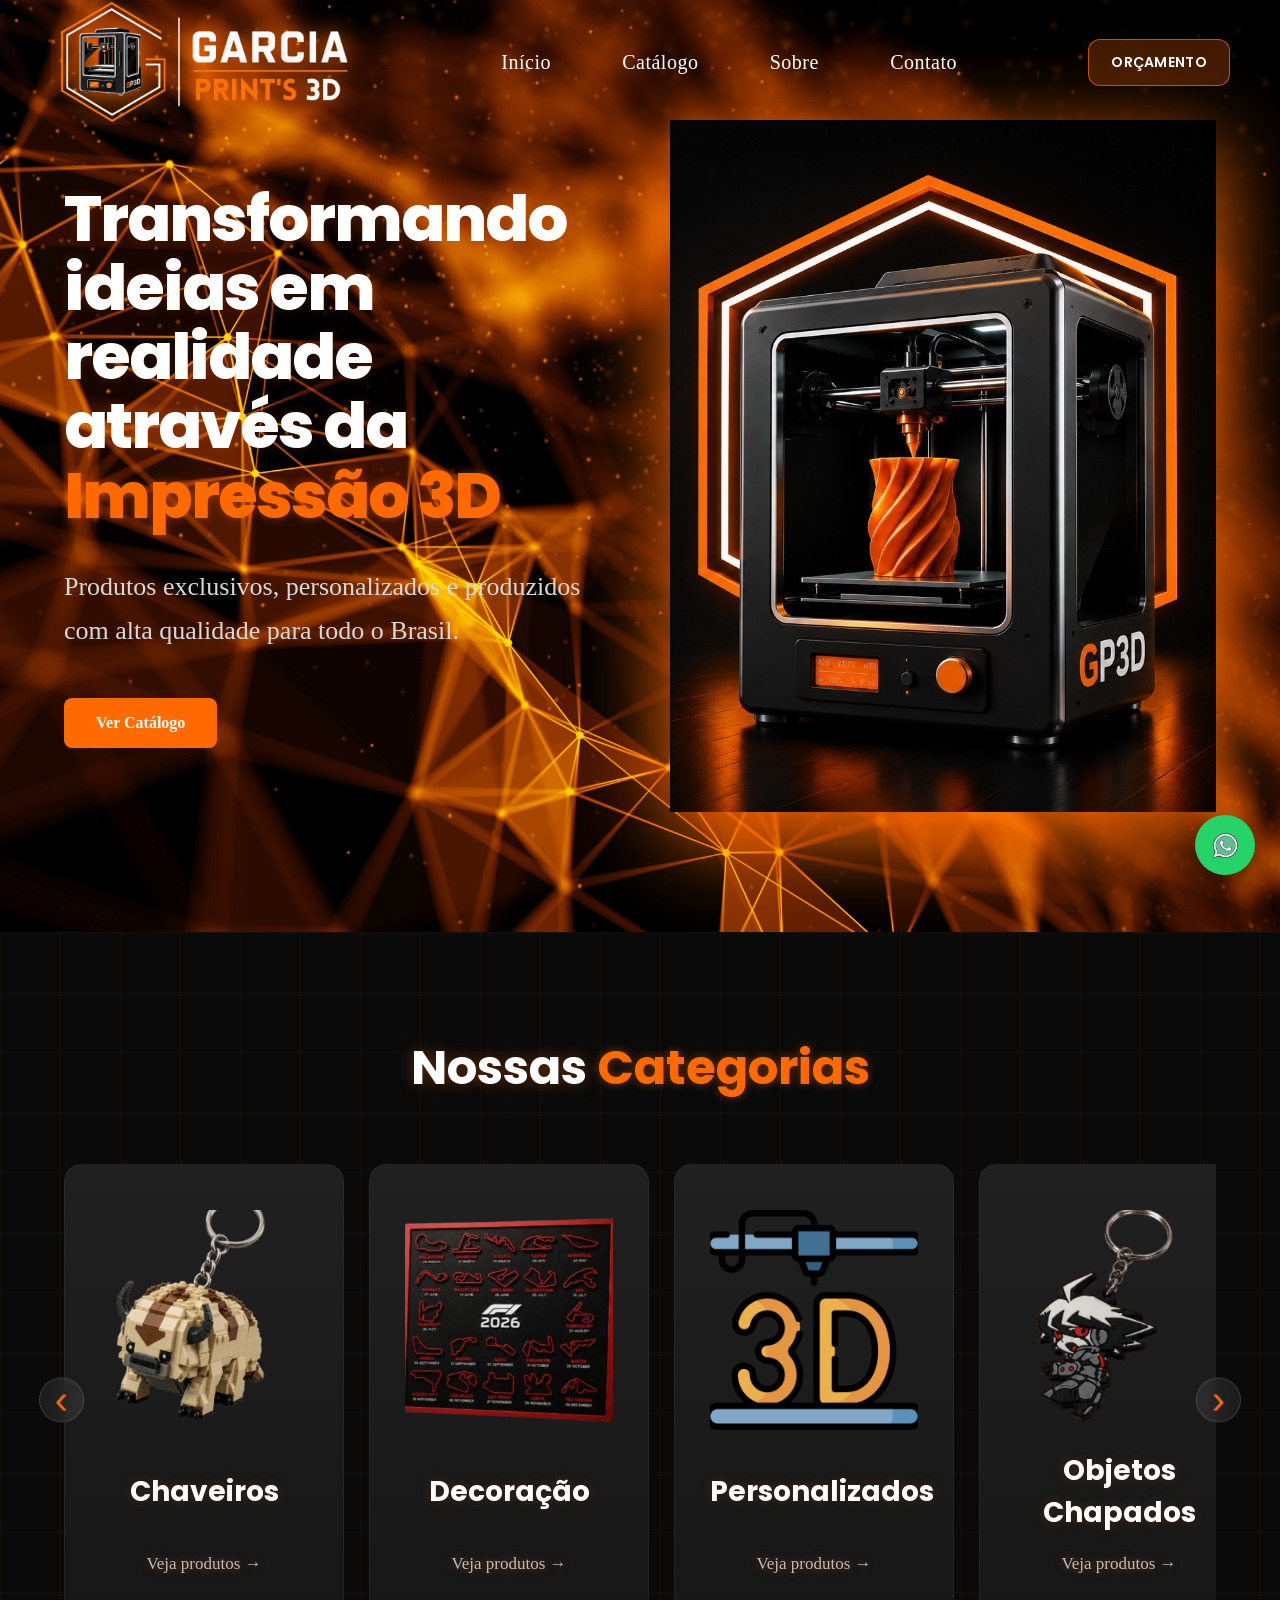
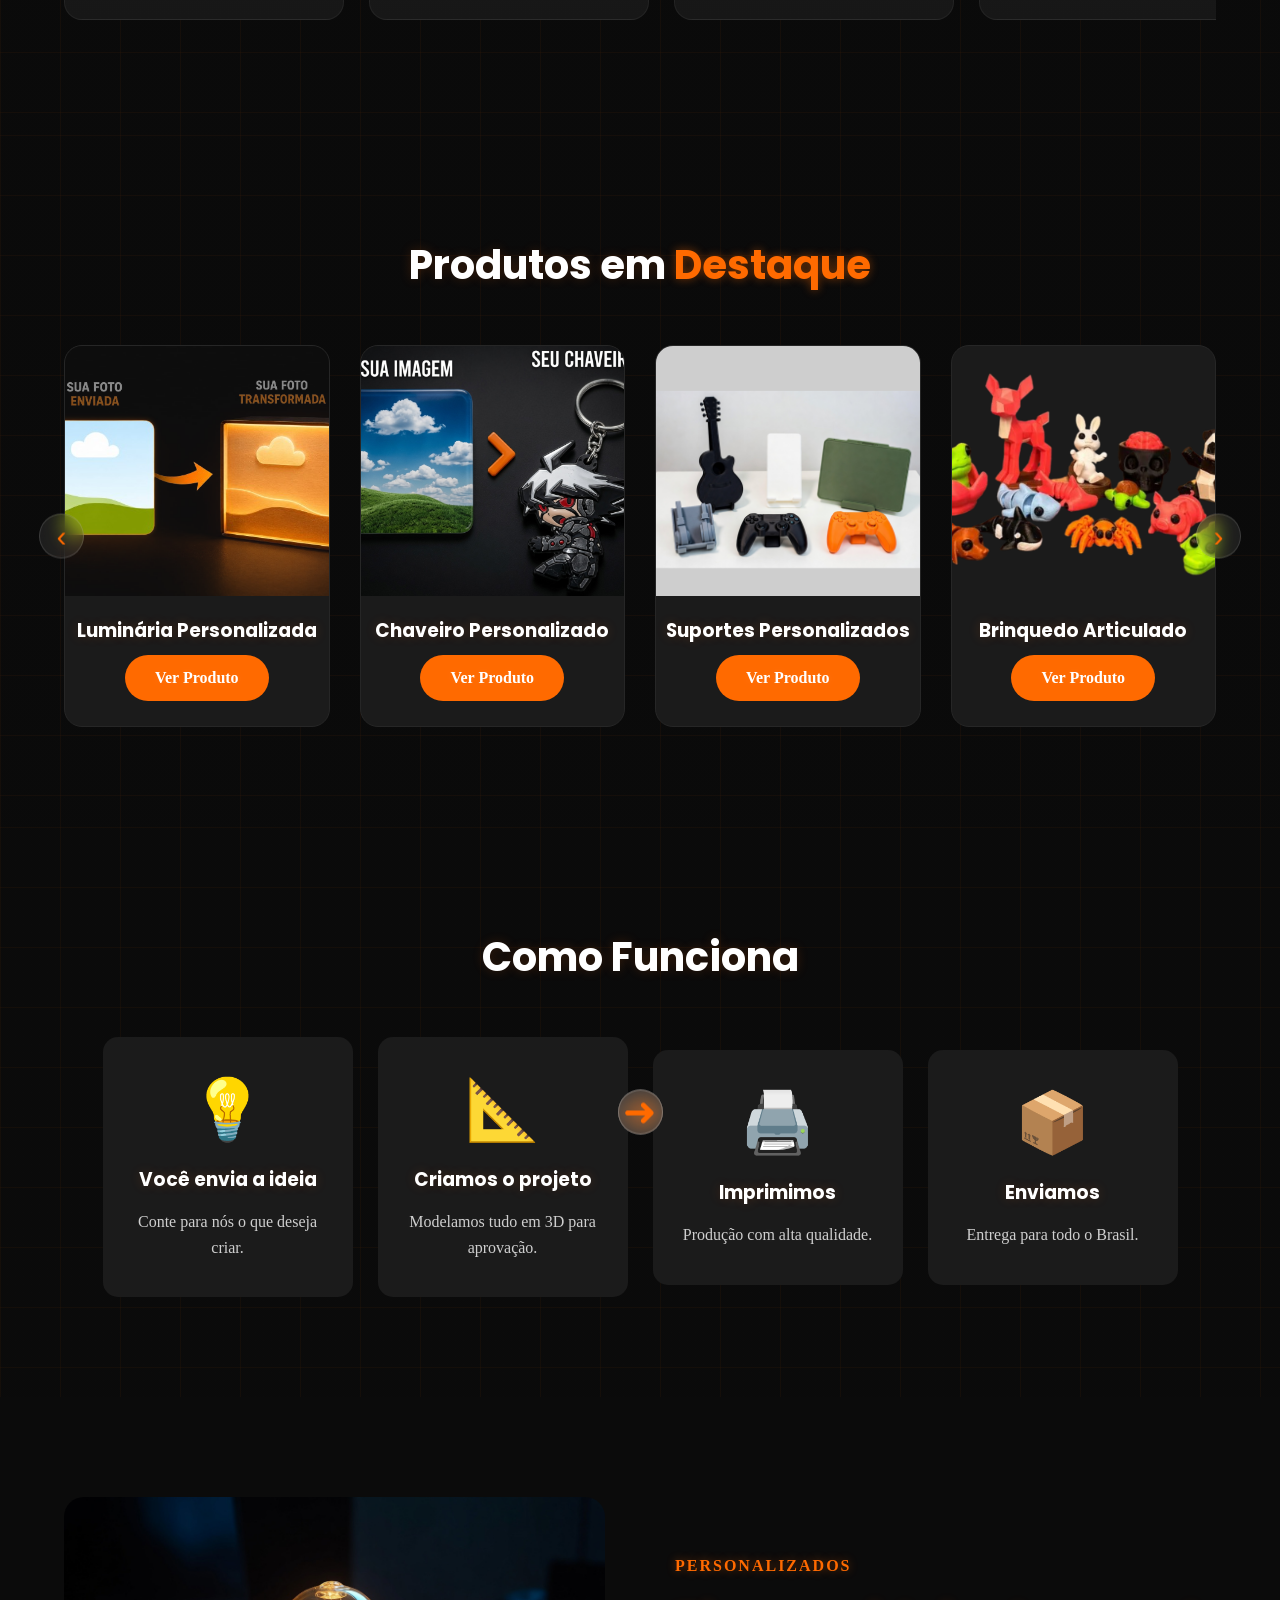
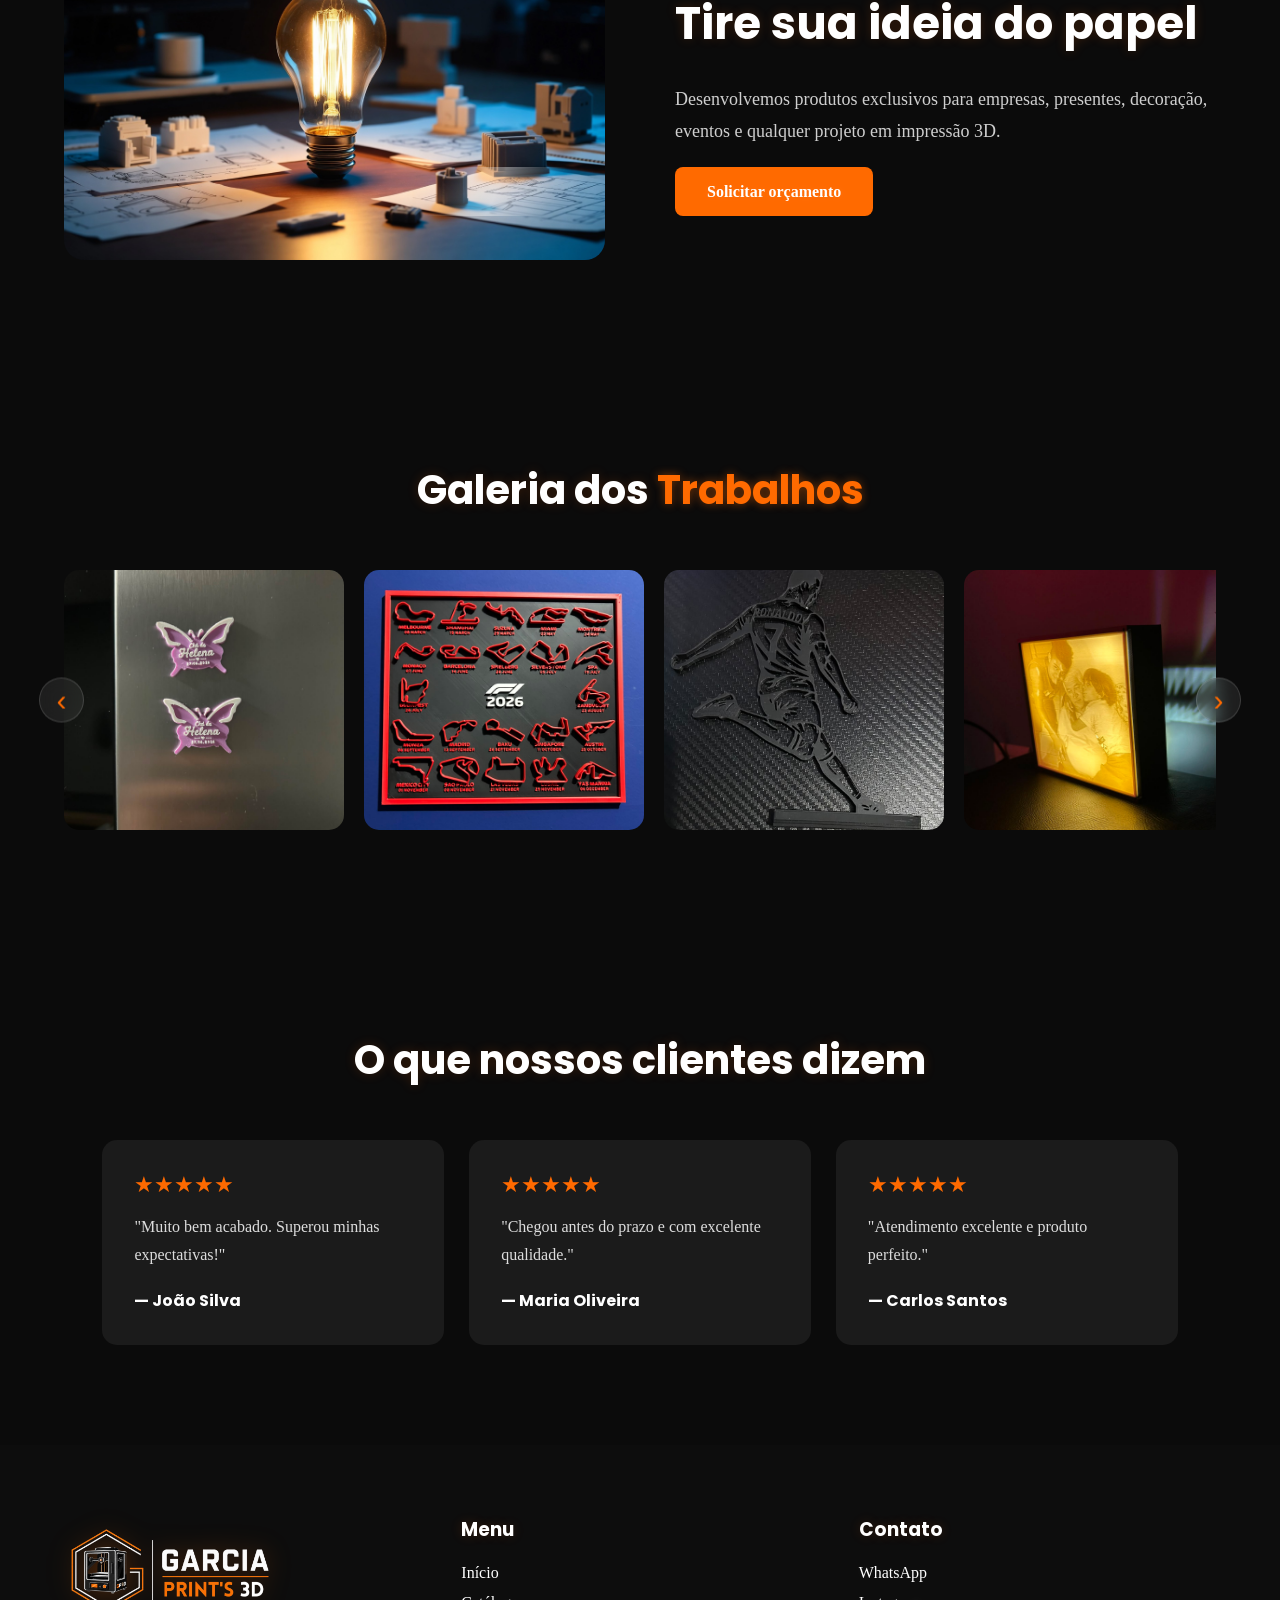
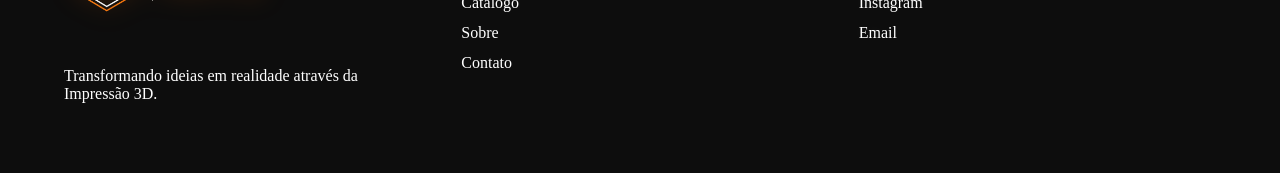
==== index.html @ 80006027 "AGORA VAI" ====
<!DOCTYPE html>
<html lang="pt-BR">
<head>
    
    <meta charset="UTF-8">
    <meta name="viewport" content="width=device-width, initial-scale=1.0">

    <title>Garcia Prints 3D | Impressão 3D Personalizada e Peças Sob Medida</title>

    <meta name="description" content="Garcia Prints 3D oferece impressão 3D personalizada, peças sob medida, protótipos, suportes, acessórios e soluções em 3D com qualidade e precisão.">

    <meta name="keywords" content="impressão 3D, impressão 3D personalizada, peças 3D, prototipagem 3D, modelagem 3D, Garcia Prints 3D">

    <meta name="author" content="Garcia Prints 3D">

    <meta name="robots" content="index, follow">

    <link rel="canonical" href="https://garciaprints3d.com.br/">

   <link rel="icon" type="image/png" href="icons/favicon.png"> 
   
</head>

    <!-- COMPARTILHAMENTO -->

    <meta property="og:title" content="Garcia Prints 3D | Impressão 3D Personalizada">

    <meta property="og:description" content="Peças personalizadas, protótipos e soluções em impressão 3D.">

    <meta property="og:url" content="https://garciaprints3d.com.br/">

    <meta property="og:type" content="website">

    <meta property="og:image" content="https://garciaprints3d.com.br/assets/logo.png">

    <meta property="og:image:width" content="1200">

    <meta property="og:image:height" content="630">


    <!-- Fontes -->

    <link rel="preconnect" href="https://fonts.googleapis.com">
    <link rel="preconnect" href="https://fonts.gstatic.com" crossorigin>

    <link href="https://fonts.googleapis.com/css2?family=Inter:wght@300;400;500;600&family=Poppins:wght@400;600;700;800&display=swap" rel="stylesheet">


    <!-- CSS -->

    <link rel="stylesheet" href="style.css">

</head>

<body>

    <!-- ===== HEADER ===== -->
  <header>

    <a href="index.html" class="logo">
        <img src="assets/logo.png" alt="Garcia Print's 3D">
    </a>

    <nav>

    <a href="/">Início</a>

    <a href="catalogo.html">Catálogo</a>

    <a href="sobre.html">Sobre</a>

    <a href="orcamento.html">Contato</a>

</nav>
    <a href="orcamento.html" class="btn">
    ORÇAMENTO
</a>

    <button class="menu-btn">☰</button>

</header>

    <!-- ===== HERO ===== -->
    <section id="hero">

        <div class="hero-text">
<h1>
    Transformando ideias em realidade<br>
    através da <span>Impressão 3D</span>
</h1>

            <p>
                Produtos exclusivos, personalizados e produzidos com alta qualidade para todo o Brasil.
            </p>

            <div class="hero-buttons">
                <a href="catalogo.html" class="btn">Ver Catálogo</a>
            </div>

        </div>
<div class="hero-image">

    <img src="assets/hero/impressora-home.png" alt="Impressora 3D">

</div>
       

    </section>

    <!-- ===== CATEGORIAS ===== -->
   <section id="categorias">

    <h2>Nossas <span>Categorias</span></h2>

    <div class="categorias-wrapper">

        <button class="seta esquerda">‹</button>

        <div class="grid-categorias">

            <a href="catalogo.html" class="categoria">

                <img src="assets/categorias/chaveiro.png" alt="Chaveiros">

                <h3>Chaveiros</h3>

                <p>Veja produtos →</p>

            </a>

            <a href="catalogo.html" class="categoria">

                <img src="assets/categorias/decoracao.png" alt="Decoração">

                <h3>Decoração</h3>

                <p>Veja produtos →</p>

            </a>

            <a href="catalogo.html" class="categoria">

                <img src="assets/categorias/personalizados.png" alt="Personalizados">

                <h3>Personalizados</h3>

                <p>Veja produtos →</p>

            </a>

            <a href="catalogo.html" class="categoria">

                <img src="assets/categorias/objetos-chapados.png" alt="Objetos Chapados">

                <h3>Objetos Chapados</h3>

                <p>Veja produtos →</p>

            </a>

            

        </div>

        <button class="seta direita">›</button>

    </div>

</section>

<!-- ===== PRODUTOS ===== -->
<section id="produtos">

    <h2>Produtos em <span>Destaque</span></h2>

    <div class="produtos-wrapper">

        <button class="seta-produto esquerda-produto">‹</button>

        <div class="produtos-grid">

            <div class="produto-card">

                <img src="assets/produtos/Luminária.png" alt="Luminária Personalizada">

                <h3>Luminária Personalizada</h3>

                
                <a href="produto.html?id=102" class="btn-card">
    Ver Produto
</a>

            </div>

            <div class="produto-card">

                <img src="assets/produtos/chaveiro.png" alt="Chaveiro Personalizado">

                <h3>Chaveiro Personalizado</h3>

               

                <a href="catalogo.html?categoria=Chaveiros&subcategoria=personalizados" class="btn-card">
    Ver Produto
</a>

            </div>

            <div class="produto-card">

                <img src="assets/produtos/suportes.png" alt="Suportes Personalizados">

                <h3>Suportes Personalizados</h3>

                

                <a href="catalogo.html?categoria=Decoração&subcategoria=Suportes" class="btn-card">
    Ver Produto
</a>
            </div>

            <div class="produto-card">

                <img src="assets/produtos/brinquedo.png" alt="Brinquedo Articulado">

                <h3>Brinquedo Articulado</h3>

               

                <a href="catalogo.html?categoria=Chaveiros&subcategoria=Articulados" class="btn-card">
    Ver Produto
</a>

            </div>

        </div>

        <button class="seta-produto direita-produto">›</button>

    </div>

</section>

    <!-- ===== COMO FUNCIONA ===== -->
   <section id="como-funciona">

    <h2>Como Funciona</h2>

    <div class="linha-tempo">

        <div class="passo">
            <div class="icone">💡</div>
            <h3>Você envia a ideia</h3>
            <p>Conte para nós o que deseja criar.</p>
        </div>

        <div class="seta">➜</div>

        <div class="passo">
            <div class="icone">📐</div>
            <h3>Criamos o projeto</h3>
            <p>Modelamos tudo em 3D para aprovação.</p>
        </div>

        <div class="seta">➜</div>

        <div class="passo">
            <div class="icone">🖨️</div>
            <h3>Imprimimos</h3>
            <p>Produção com alta qualidade.</p>
        </div>

        <div class="seta">➜</div>

        <div class="passo">
            <div class="icone">📦</div>
            <h3>Enviamos</h3>
            <p>Entrega para todo o Brasil.</p>
        </div>

    </div>

</section>

    <!-- ===== PERSONALIZADOS ===== -->
    
           <section id="personalizados">

    <div class="personalizados-img">
        <img src="assets/produtos/personalizado.png" alt="Produto Personalizado">
    </div>

    <div class="personalizados-texto">

        <span>PERSONALIZADOS</span>

        <h2>Tire sua ideia do papel</h2>

        <p>
            Desenvolvemos produtos exclusivos para empresas, presentes,
            decoração, eventos e qualquer projeto em impressão 3D.
        </p>

       <a href="orcamento.html" class="btn">
    Solicitar orçamento
</a>
    </div>

</section>

  <!-- ===== GALERIA ===== -->
<section id="galeria">

    <h2>Galeria dos <span>Trabalhos</span></h2>

    <div class="galeria-wrapper">

        <button class="seta-galeria esquerda-galeria">‹</button>

        <div class="galeria-janela">

            <div class="galeria-grid">

                <img src="assets/galeria/foto1.jpeg" alt="Trabalho 1">
                <img src="assets/galeria/foto2.jpeg" alt="Trabalho 2">
                <img src="assets/galeria/foto3.jpeg" alt="Trabalho 3">
                <img src="assets/galeria/foto4.jpeg" alt="Trabalho 4">
                <img src="assets/galeria/foto5.jpeg" alt="Trabalho 5">
                <img src="assets/galeria/foto6.jpeg" alt="Trabalho 6">
                <img src="assets/galeria/foto7.jpeg" alt="Trabalho 7">
                <img src="assets/galeria/foto8.jpeg" alt="Trabalho 8">
                <img src="assets/galeria/foto9.jpg" alt="Trabalho 9">
                <img src="assets/galeria/foto10.jpeg" alt="Trabalho 10">

            </div>

        </div>

        <button class="seta-galeria direita-galeria">›</button>

    </div>

</section>

    <!-- ===== AVALIAÇÕES ===== -->
   <section id="avaliacoes">

    <h2>O que nossos clientes dizem</h2>

    <div class="avaliacoes-grid">

        <div class="avaliacao-card">
            <div class="estrelas">★★★★★</div>
            <p>"Muito bem acabado. Superou minhas expectativas!"</p>
            <h4>— João Silva</h4>
        </div>

        <div class="avaliacao-card">
            <div class="estrelas">★★★★★</div>
            <p>"Chegou antes do prazo e com excelente qualidade."</p>
            <h4>— Maria Oliveira</h4>
        </div>

        <div class="avaliacao-card">
            <div class="estrelas">★★★★★</div>
            <p>"Atendimento excelente e produto perfeito."</p>
            <h4>— Carlos Santos</h4>
        </div>

    </div>

</section>

    <!-- ===== FOOTER ===== -->
   <footer>


    <div>

        <img src="assets/logo.png" alt="Garcia Prints 3D" class="footer-logo">
        <p>
            Transformando ideias em realidade através da Impressão 3D.
        </p>

    </div>



    <div>

        <h3>
            Menu
        </h3>


        <div class="footer-menu">

            <a href="index.html">
                Início
            </a>


            <a href="catalogo.html">
                Catálogo
            </a>


            <a href="sobre.html">
                Sobre
            </a>


            <a href="orcamento.html">
                Contato
            </a>

        </div>

    </div>




    <div>

        <h3>
            Contato
        </h3>


        <div class="footer-contato">


            <a href="https://wa.me/55SEUNUMERO" target="_blank">
                WhatsApp
            </a>


            <a href="https://www.instagram.com/garcia_printsgp3d" target="_blank">
                Instagram
            </a>


            <a href="mailto:garciaprintsgp3d@gmail.com">
                Email
            </a>


        </div>


    </div>


</footer>

<script src="script.js"></script>

<a 
href="https://wa.me/5511922170022" 
class="whatsapp-float"
target="_blank">

    <img src="assets/icons/whatsapp.png" alt="WhatsApp">

</a>

</body>
</html>
---- style.css ----
/* ===========================
   RESET
=========================== */

*{
    margin:0;
    padding:0;
    box-sizing:border-box;
}

html{
    scroll-behavior:smooth;
}

body{

    background-color:#0b0b0b;

    background-image:
        linear-gradient(
            rgba(10,10,10,.75),
            rgba(10,10,10,.75)
        ),
        linear-gradient(rgba(255, 106, 0, 0.562) 1px, transparent 1px),
        linear-gradient(90deg, rgba(255,106,0,.562) 1px, transparent 1px);

    background-size:auto,60px 60px,60px 60px;

    background-attachment:fixed;

    color:#fff;
}

h1,h2,h3,h4,h5,h6{
    font-family:'Poppins',sans-serif;
}

a{
    text-decoration:none;
    color:inherit;
}

img{
    max-width:100%;
    display:block;
}


header{

    position:fixed;
    top:0;
    left:0;

    width:100%;
    height:125px;

    display:flex;
    align-items:center;

    padding:0 50px;

    background:transparent;

    transition:.35s ease;

    z-index:9999;

}

header.scrolled{

    background:linear-gradient(
        135deg,
        rgba(15,15,15,.98),
        rgba(30,30,30,.95),
        rgba(15,15,15,.98)
    );

    backdrop-filter:blur(18px);

    border-bottom:1px solid rgb(255, 106, 0);

    box-shadow:
    0 8px 25px rgba(0,0,0,.35);

}
.logo{
    display:flex;
    align-items:center;
    height:100%;
}

.logo img{
    height:30px;
    width:auto;
    display:block;
    transition:.3s;
    margin-top: 30px
}

.logo img:hover{
    transform:scale(1.03);
}
nav{
    flex:1;
    display:flex;
    justify-content:space-evenly;
    align-items:center;

    margin-left:60px;
    margin-right:60px;
}

nav a{
    color:#fff;
    text-decoration:none;
    font-size:20px;      /* antes devia estar 16px */
    font-weight:500;
    letter-spacing:.5px;
    transition:.3s;
}

nav a::after{

    content:"";

    position:absolute;

    left:0;
    bottom:-7px;

    width:0;
    height:2px;

    background:#ff6a00;

    transition:.3s;
}

nav a:hover{
    color:#ff6a00;
    text-shadow:0 0 10px rgba(255,106,0,.6);
}

nav a:hover::after{

    width:100%;

}

.btn-orcamento{

    background:#ff6a00;

    color:#fff;

    padding:13px 24px;

    border-radius:10px;

    text-decoration:none;

    font-weight:600;

    transition:.3s;

    white-space:nowrap;

}

.btn-orcamento:hover{

    transform:translateY(-2px);

    box-shadow:0 0 20px rgb(255, 106, 0);

}

.menu-btn{

    display:none;

    background:none;

    border:none;

    color:#fff;

    font-size:30px;

    cursor:pointer;

}
/* ===========================
   HERO
=========================== */

#hero{
    min-height:100vh;
    padding:120px 8%;
    display:flex;
    align-items:center;
    justify-content:space-between;
    gap:60px;

    position:relative;
    overflow:hidden;

    background-image:url("assets/hero/fundo-tech.jpg");
background-size:cover;
background-position:center;
background-repeat:no-repeat;

}
#hero::before{
    content:"";
    position:absolute;
    inset:0;

    background:
        radial-gradient(circle at 20% 40%, rgb(255, 106, 0), transparent 35%),
        radial-gradient(circle at 85% 20%, rgb(255, 106, 0), transparent 25%);

    z-index:-2;
}
#hero::after{
    content:"";
    position:absolute;
    inset:0;

    background-image:
        linear-gradient(rgba(255, 106, 0, 0.637) 1px, transparent 1px),
        linear-gradient(90deg, rgba(255,106,0,.637) 1px, transparent 1px);

    background-size:60px 60px;

    z-index:-1;
}
.hero-text{.hero-text,
.hero-buttons{
    position:relative;
    z-index:2;
}
    flex:1;
}

.hero-text h1{
    font-size:clamp(40px,5vw,78px);
    line-height:1.08;
    font-weight:800;
    margin-bottom:35px;
    letter-spacing:-2px;
}

.hero-text p{
    font-size:26px;
    line-height:1.7;
    color:#d8d8d8;
    max-width:650px;
    margin-bottom:45px;
}

.hero-text span{
    color:#ff6a00;
}
.hero-buttons{
    display:flex;
    gap:25px;
    margin-top:25px;
}

.btn{
    background:#ff6a00;
    color:#fff;
    padding:16px 32px;
    border-radius:8px;
    font-weight:600;
    transition:.3s;
}

.btn:hover{
    transform:translateY(-3px);
}

.btn2{
    background:transparent;
    border:2px solid #ff6a00;
}

.hero-image{
    flex:1;
    display:flex;
    justify-content:center;
}

.hero-image img{
    max-width:500px;
}

/* ===========================
   SEÇÕES
=========================== */

section{
    padding:100px 8%;
}

h2{
    font-size:40px;
    margin-bottom:50px;
    text-align:center;
}

/* ===========================
   RESPONSIVO
=========================== */

@media(max-width:900px){

    nav{
        display:none;
    }

    .menu-btn{
        display:block;
    }

    #hero{
        flex-direction:column;
        text-align:center;
    }

    .hero-buttons{
        justify-content:center;
        flex-wrap:wrap;
    }

    .hero-text h1{
        font-size:40px;
    }
}/* ===========================
MENU MOBILE
=========================== */

@media(max-width:900px){

    nav.active{
        display:flex;
        flex-direction:column;
        position:absolute;
        top:80px;
        left:0;
        width:100%;
        background:#111111;
        padding:30px;
        text-align:center;
        gap:25px;
    }

}/* ===========================
   CATEGORIAS
=========================== */

.categorias-wrapper{
    position:relative;
}


.grid-categorias{
    display:flex;
    gap:25px;

    overflow-x:auto;

    scroll-behavior:smooth;

    scrollbar-width:none;
}

.grid-categorias::-webkit-scrollbar{
    display:none;
}


.categoria{

    background:#1b1b1b;

    border:2px solid transparent;

    border-radius:15px;

    padding:30px;

    text-align:center;

    transition:.35s;

    cursor:pointer;

    display:flex;

    flex-direction:column;

    justify-content:space-between;

    flex:0 0 280px;
}


.categoria img{

    width:100%;

    height:220px;

    object-fit:cover;

    transition:.35s;
}


.categoria h3{

    font-family:'Poppins',sans-serif;

    font-size:22px;

    margin:20px 0 5px;

}


.categoria p{

    margin:0;

    color:#ff6a00;

}


.categoria:hover{

    transform:translateY(-8px) scale(1.03);

    border-color:#ff6a00;

    box-shadow:0 15px 40px rgba(255, 106, 0, 0.671);

}


.categoria:hover img{

    transform:scale(1.08);

}
/* ===========================
   SETAS DO CARROSSEL
=========================== */

.seta{

    position:absolute;

    top:50%;

    transform:translateY(-50%);

    width:45px;

    height:45px;

    border-radius:50%;

    background:rgba(255,255,255,.08);

    backdrop-filter:blur(10px);

    border:1px solid rgba(255,255,255,.15);

    color:#ff6a00;

    font-size:30px;

    display:flex;

    align-items:center;

    justify-content:center;

    cursor:pointer;

    z-index:10;

}


.esquerda{

    left:-25px;

}


.direita{

    right:-25px;

}
/* ===========================
   PRODUTOS
=========================== */

.produtos-grid{

    display:grid;

    grid-template-columns:repeat(auto-fit,minmax(260px,1fr));

    gap:30px;

}

.produto-card{

    background:#1b1b1b;

    border-radius:15px;

    overflow:hidden;

    transition:.35s;

    text-align:center;

    border:2px solid transparent;

}

.produto-card:hover{

    transform:translateY(-10px);

    border-color:#ff6a00;

    box-shadow:0 20px 45px rgba(255, 106, 0, 0.685);

}

.produto-card img{

    width:100%;

    height:250px;

    object-fit:cover;

}

.produto-card h3{

    margin:20px 0 10px;

    font-family:'Poppins',sans-serif;

}

.preco{

    color:#ff6a00;

    font-size:22px;

    font-weight:bold;

    margin-bottom:20px;

}

.btn-card{

    display:inline-block;

    margin-bottom:25px;

    background:#ff6a00;

    color:#fff;

    padding:12px 25px;

    border-radius:8px;

    transition:.3s;

}
.btn-card:hover{

    transform:scale(1.05);

}
/* ===========================
   CATÁLOGO - MOSTRUÁRIO
=========================== */


#lista-produtos{

    display:grid;

    grid-template-columns:
    repeat(auto-fit,minmax(220px,1fr));

    gap:30px;

    width:100%;

}



#lista-produtos .produto-card{

    background:#1b1b1b;

    border-radius:15px;

    overflow:hidden;

    text-align:center;

    border:2px solid transparent;

    transition:.35s;

}



#lista-produtos .produto-card:hover{

    transform:translateY(-8px);

    border-color:#ff6a00;

}



#lista-produtos .produto-img{

    width:100%;

    aspect-ratio:1/1;

    overflow:hidden;

}



#lista-produtos .produto-img img{

    width:100%;

    height:100%;

    object-fit:cover;

}



#lista-produtos .btn-card{

    margin:15px auto 20px;

}


/* ===========================
   SETAS PRODUTOS
=========================== */

.produtos-wrapper{

    position:relative;

}


.seta-produto{

    position:absolute;

    top:50%;

    transform:translateY(-50%);

    width:45px;

    height:45px;

    border-radius:50%;

    background:rgba(255,255,255,.08);

    backdrop-filter:blur(10px);

    border:1px solid rgba(255,255,255,.15);

    color:#ff6a00;

    font-size:30px;

    display:flex;

    align-items:center;

    justify-content:center;

    cursor:pointer;

    z-index:10;

}


.esquerda-produto{

    left:-25px;

}


.direita-produto{

    right:-25px;

}

/* ===========================
   COMO FUNCIONA
=========================== */

.linha-tempo{

    display:flex;

    justify-content:center;

    align-items:center;

    gap:25px;

    flex-wrap:wrap;

}

.passo{

    background:#1b1b1b;

    width:250px;

    padding:35px 25px;

    border-radius:15px;

    text-align:center;

    transition:.3s;

    border:2px solid transparent;

}

.passo:hover{

    transform:translateY(-8px);

    border-color:#ff6a00;

    box-shadow:0 15px 35px rgba(255, 106, 0, 0.753);

}

.icone{

    font-size:60px;

    margin-bottom:20px;

}

.passo h3{

    margin-bottom:15px;

    font-family:'Poppins',sans-serif;

}

.passo p{

    color:#cfcfcf;

    line-height:1.6;

}

.seta{

    color:#ff6a00;

    font-size:40px;

}

@media(max-width:900px){

    .linha-tempo{

        flex-direction:column;

    }

    .seta{

        transform:rotate(90deg);

    }

}/* ===========================
   PERSONALIZADOS
=========================== */

#personalizados{

    display:flex;

    align-items:center;

    justify-content:space-between;

    gap:70px;

}

.personalizados-img{

    flex:1;

}

.personalizados-img img{

    width:100%;

    border-radius:20px;

    transition:.4s;

}

.personalizados-img img:hover{

    transform:scale(1.02);

}

.personalizados-texto{

    flex:1;

}

.personalizados-texto span{

    color:#ff6a00;

    font-weight:700;

    letter-spacing:2px;

}

.personalizados-texto h2{

    text-align:left;

    margin:15px 0 25px;

    font-size:45px;

}

.personalizados-texto p{

    color:#cfcfcf;

    line-height:1.8;

    margin-bottom:35px;

    font-size:18px;

}

@media(max-width:900px){

    #personalizados{

        flex-direction:column;

    }

    .personalizados-texto{

        text-align:center;

    }

    .personalizados-texto h2{

        text-align:center;

        font-size:35px;

    }

}/* ===========================
   GALERIA
=========================== */
#galeria .galeria-wrapper{

    position:relative;

}

.galeria-janela{

    width:100%;

    overflow:hidden;

}
.galeria-grid{

    display:flex;

    gap:20px;

}
.galeria-janela{
    overflow:hidden;
    width:100%;
}
.galeria-grid img{

    width:100%;

    height:260px;

    object-fit:cover;

    border-radius:15px;

    cursor:pointer;

    transition:.35s;

}

.galeria-grid img:hover{

    transform:scale(1.05);

    box-shadow:0 15px 35px rgba(255,106,0,.25);
    
} /* ===========================
   SETAS GALERIA
=========================== */

#galeria .seta-galeria{
    

    position:absolute;

    top:130px;

transform:translateY(-50%);

    width:45px;

    height:45px;

    border-radius:50%;

    background:rgba(255,255,255,.08);

    backdrop-filter:blur(10px);

    border:1px solid rgba(255,255,255,.15);

    color:#ff6a00;

    font-size:30px;

    display:flex;

    align-items:center;

    justify-content:center;

    cursor:pointer;

    z-index:10;

} /* ===========================
   MOVIMENTO GALERIA
=========================== */

#galeria .galeria-grid{

    display:flex;

    overflow:hidden;

    gap:20px;

}


#galeria .galeria-grid img{

    flex:0 0 280px;

    width:280px;

}

#galeria .esquerda-galeria{

    left:-25px;

}


#galeria .direita-galeria{

    right:-25px;

}


@media(max-width:768px){

    #galeria .seta-galeria{

        display:none;

    }

}

/* ===========================
   AVALIAÇÕES
=========================== */

.avaliacoes-grid{

    display:grid;

    grid-template-columns:repeat(auto-fit,minmax(300px,1fr));

    gap:25px;

}

.avaliacao-card{

    background:#1b1b1b;

    padding:30px;

    border-radius:15px;

    transition:.3s;

    border:2px solid transparent;

}

.avaliacao-card:hover{

    border-color:#ff6a00;

    transform:translateY(-8px);

}

.estrelas{

    color:#ff6a00;

    font-size:22px;

    margin-bottom:15px;

}

.avaliacao-card p{

    color:#ddd;

    line-height:1.7;

}

.avaliacao-card h4{

    margin-top:20px;

}

/* ===========================
   FOOTER
=========================== */

footer{

    background:#0d0d0d;

    display:grid;

    grid-template-columns:repeat(auto-fit,minmax(250px,1fr));

    gap:40px;

    padding:70px 8%;

}

footer h2{

    text-align:left;

    margin-bottom:15px;

}

footer h3{

    margin-bottom:20px;

}

.footer-menu{

    display:flex;

    flex-direction:column;

    gap:12px;

}

.footer-menu a{

    transition:.3s;

}

.footer-menu a:hover{

    color:#ff6a00;

}

.footer-contato{

    display:flex;

    flex-direction:column;

    gap:12px;

}

.copyright{

    background:#080808;

    text-align:center;

    padding:20px;

    color:#888;

}/* ===========================
   CATÁLOGO
=========================== */

#catalogo{

    padding:140px 8% 100px;

}

#catalogo h1{

    font-size:64px;

    font-weight:500;

    line-height:2.5;

    margin: bottom 40px;

    text-align: center;
}


#catalogo h1 span{

    color:#ff6a00;

}

#catalogo>p{

    text-align:center;

    color:#cfcfcf;

    margin-bottom:50px;

}

.catalogo-topo{

    display:block;

    margin:40px 0 25px;

}

#pesquisa{

    width:100%;

    padding:18px 24px;

    background:#1b1b1b;

    border:1px solid rgba(255,255,255,.08);

    border-radius:14px;

    color:#fff;

    font-size:18px;

    outline:none;

    transition:.3s;

}

@media(max-width:768px){

    .seta{
        display:none;
    }

    .seta-produto{
        display:none;
    }

    .grid-categorias{
        overflow-x:auto;
        scroll-behavior:smooth;
    }

    .produtos-grid{
        display:flex;
        overflow-x:auto;
        gap:20px;
        scroll-behavior:smooth;
    }

    .produto-card{
        flex:0 0 85%;
    }
 #galeria .galeria-grid{

        overflow-x:auto;

        scroll-behavior:smooth;

    }


    #galeria .galeria-grid::-webkit-scrollbar{

        display:none;

    }

}


#categorias{
    position:relative;
    overflow:hidden;

    background:
        linear-gradient(
            rgba(10,10,10,.65),
            rgba(10,10,10,.65)
        ),
        linear-gradient(rgba(255,106,0,.12) 1px, transparent 1px),
        linear-gradient(90deg, rgba(255,106,0,.12) 1px, transparent 1px);

    background-size:auto, 60px 60px, 60px 60px;
}

/* ===========================
   PÁGINA DO PRODUTO
=========================== */

#produto{

    min-height:100vh;
    width:100%;

    padding:160px 8% 80px;

    background-image:url("assets/fundos/fundo-produto.jpeg");

    background-size:100% 100%;
    background-position:center;
    background-repeat:no-repeat;

    display:flex;
    align-items:center;
    justify-content:center;

    gap:60px;

}

.produto-imagem{

    flex:1;

}

.produto-imagem img{

    width:100%;

    max-width:500px;

    border-radius:20px;

}

.produto-info{

    flex:1;

}

.produto-info h1{

    font-size:clamp(32px,4vw,48px);

    margin-bottom:20px;

}

.produto-info p{

    color:#ddd;

    line-height:1.8;

    margin-bottom:30px;

}

.botoes-compra{

    display:flex;

    gap:20px;

    flex-wrap:wrap;

}/* ===== LOGO ===== */
.logo img{
    width: 320px;
    height: auto;
    display: block;
    transition: .35s;
    filter: drop-shadow(0 0 12px rgb(255, 106, 0));
}

.logo img:hover{
    transform: scale(1.04);
    filter: drop-shadow(0 0 20px rgb(255, 106, 0));
} header.scrolled::after{
    content:"";
    position:absolute;
    left:0;
    bottom:0;

    width:100%;
    height:2px;

    background:linear-gradient(
        90deg,
        transparent,
        #ff6a00,
        transparent
    );

    opacity:.8;
}.btn-orcamento{
    background:#ff6a00;
    color:#fff;
    text-decoration:none;
    padding:12px 22px;
    border-radius:8px;
    font-weight:600;
    transition:.3s;
}

.btn-orcamento:hover{
    background:#ff7d1a;
    transform:translateY(-2px);
}header.scrolled::before{
    content:"";

    position:absolute;

    top:0;
    left:0;

    width:100%;
    height:100%;

    background:
    repeating-linear-gradient(
        -45deg,
        transparent 0px,
        transparent 28px,
        rgba(255,106,0,.05) 29px,
        transparent 30px
    );

    pointer-events:none;

}.logo{
    overflow:hidden;
}
.hero-content span{
    color:#ff6a00;
}
.orcamento-btn{
    margin-left:auto;
}
/* ===========================
   HERO PREMIUM
=========================== */

.hero-image{
    position:relative;
    display:flex;
    justify-content:center;
    align-items:center;
}

.hero-image::before{
    content:"";
    position:absolute;
    width:500px;
    height:500px;
    border-radius:50%;
    background:radial-gradient(circle,
        rgb(255, 106, 0),
        rgb(255, 106, 0),
        transparent 70%);
    filter:blur(30px);
    z-index:-1;
    animation:pulseGlow 5s ease-in-out infinite;
}

.hero-image img{
    width:650px;
    max-width:100%;
    animation:float 5s ease-in-out infinite;
    filter:drop-shadow(0 25px 45px rgb(255, 106, 0));
}
@keyframes float{
    0%{
        transform:translateY(0px);
    }
    50%{
        transform:translateY(-18px);
    }
    100%{
        transform:translateY(0px);
    }
}

@keyframes pulseGlow{
    0%{
        transform:scale(1);
        opacity:.6;
    }
    50%{
        transform:scale(1.08);
        opacity:1;
    }
    100%{
        transform:scale(1);
        opacity:.6;
    }
}
.btn{
    position:relative;
    overflow:hidden;
}

.btn::before{
    content:"";
    position:absolute;
    top:0;
    left:-120%;
    width:60%;
    height:100%;
    background:linear-gradient(
        90deg,
        transparent,
        rgba(255,255,255,.4),
        transparent
    );
    transform:skewX(-25deg);
    transition:.7s;
}

.btn:hover::before{
    left:170%;
}

.btn:hover{
    transform:translateY(-5px);
    box-shadow:0 15px 30px rgb(255, 106, 0);
}
/* ===========================
   CATEGORIAS
=========================== */

#categorias{
    padding:100px 8%;
}

#categorias h2{
    text-align:center;
    font-size:48px;
    margin-bottom:60px;
    color:#fff;
   text-shadow:0 0 15px rgba(255,106,0,.35);
}
#categorias h2 span{
    color:#ff6a00;
}

.grid-categorias{
    display:flex;
    gap:25px;

    overflow-x:auto;

    scroll-snap-type:x mandatory;

    padding-bottom:15px;
}

.grid-categorias .categoria{
    flex:0 0 280px;
    scroll-snap-align:start;
}

.categoria{
    background:linear-gradient(180deg,#202020,#171717);
    border:1px solid rgba(255,255,255,.05);
    border-radius:18px;

    padding:45px 35px;

    transition:.35s ease;

    cursor:pointer;

    position:relative;

    overflow:hidden;
}

.categoria::before{
    content:"";
    position:absolute;
    top:0;
    left:-100%;
    width:100%;
    height:3px;

    background:linear-gradient(
        90deg,
        transparent,
        #ff6a00,
        transparent
    );

    transition:.6s;
}

.categoria:hover{
    transform:translateY(-10px);

    border-color:rgba(255,106,0,.35);

    box-shadow:
        0 18px 40px rgba(0,0,0,.45),
        0 0 30px rgba(255,106,0,.15);
}

.categoria:hover::before{
    left:100%;
}

.categoria h3{
    font-size:28px;
    margin-bottom:20px;
}

.categoria p{
    color:#bdbdbd;
    font-size:17px;
}

.categoria:hover p{
    color:#ff6a00;
}/*=========================
 /* ===========================
   FILTROS DO CATÁLOGO
=========================== */

.filtros{
    display:flex;
    flex-wrap:wrap;
    gap:16px;
    margin:20px 0 45px;
}

.filtro{
    background:transparent;
    border:1px solid rgba(255,255,255,.15);
    color:#d8d8d8;

    padding:12px 24px;

    border-radius:999px;

    font-size:17px;
    font-weight:600;

    cursor:pointer;

    transition:.3s ease;
}

.filtro:hover{
    border-color:#ff6a00;
    color:#fff;
    transform:translateY(-2px);
}

.filtro.ativo{
    background:#ff6a00;
    color:#fff;
    border-color:#ff6a00;

    box-shadow:0 0 20px rgba(255,106,0,.25);
}/* ===========================
   CARDS DOS PRODUTOS
=========================== */

.produto{

    background:#1a1a1a;

    border:1px solid rgba(255,255,255,.05);

    border-radius:18px;

    overflow:hidden;

    transition:.35s;

}

.produto:hover{

    transform:translateY(-10px);

    border-color:#ff6a00;

    box-shadow:0 20px 45px rgba(255,106,0,.18);

}

.produto img{

    width:100%;
    height:260px;

    object-fit:cover;

    transition:.4s;

}

.produto:hover img{

    transform:scale(1.06);

}

.produto-info{

    padding:22px;

}

.produto h3{

    font-size:22px;

    margin-bottom:10px;

}

.preco{

    color:#ff6a00;

    font-size:28px;

    font-weight:700;

    margin:18px 0;

}.produto-card{

    background:#1b1b1b;
    border-radius:18px;
    overflow:hidden;

    transition:.35s;

    border:1px solid #262626;

}

.produto-card:hover{

    transform:translateY(-10px);

    border-color:#ff6a00;

    box-shadow:0 20px 40px rgba(255,106,0,.18);

}

.produto-img{

    height:270px;

    overflow:hidden;

    display:flex;

    justify-content:center;

    align-items:center;

    background:#222;

}

.produto-img img{

    width:100%;
    height:100%;

    object-fit:contain;

    padding:15px;

    transition:.4s;

}

.produto-card:hover img{

    transform:scale(1.08);

}

.produto-info{

    padding:22px;

    text-align:center;

}

.produto-info h3{

    font-size:22px;

    margin-bottom:12px;

}

.preco{

    font-size:28px;

    font-weight:700;

    color:#ff6a00;

    margin-bottom:22px;

}

.btn-card{

    display:inline-block;

    padding:14px 30px;

    border-radius:999px;

    background:#ff6a00;

    color:white;

    font-weight:600;

    transition:.3s;

}

.btn-card:hover{

    transform:translateY(-3px);

    box-shadow:0 8px 20px rgba(255,106,0,.35);

}
#categorias,
#produtos,
#como-funciona{
    position:relative;
    overflow:hidden;

    background:
        linear-gradient(
            rgba(10,10,10,.65),
            rgba(10,10,10,.65)
        ),
        linear-gradient(rgba(255,106,0,.12) 1px, transparent 1px),
        linear-gradient(90deg, rgba(255,106,0,.12) 1px, transparent 1px);

    background-size:auto, 60px 60px, 60px 60px;
}
h1,
h2,
h3{
    text-shadow:0 0 12px rgba(255,106,0,.18);
}
p,
a{
    text-shadow:0 0 8px rgba(255,255,255,.08);
}
span,
.categoria p{
    text-shadow:0 0 10px rgba(255,106,0,.45);
}
#produtos h2 span{
    color:#ff6a00;
}
/* ===========================
   TITULO GALERIA
=========================== */

#galeria h2 span{

    color:#ff6a00;

}
/* ===========================
   WHATSAPP FLUTUANTE
=========================== */

.whatsapp-float{

    position:fixed;

    right:25px;

    bottom:25px;

    width:60px;

    height:60px;

    border-radius:50%;

    background:#25D366;

    display:flex;

    align-items:center;

    justify-content:center;

    z-index:9999;

    box-shadow:0 10px 25px rgba(0,0,0,.35);

    transition:.3s;

}


.whatsapp-float img{

    width:35px;

    height:35px;

}


.whatsapp-float:hover{

    transform:scale(1.1);

@media(max-width:768px){

    header{

        height:80px;

        padding:0 15px;

        gap:10px;

    }


    .logo{

        width:130px;

        flex-shrink:1;

    }


    .logo img{

        width:130px;

        height:auto;

        margin-top:0;

        object-fit:contain;

    }


    nav{

        display:none;

    }


    .menu-btn{

        display:block;

        margin-left:auto;

    }


    .btn-orcamento{

        display:none;

    }

}


.logo img{

    width:150px;

    height:auto;

    margin-top:0;

    object-fit:contain;

}

.menu-btn{

    display:none;

}

}.subcategorias{

    display:flex;

    flex-wrap:wrap;

    gap:8px;

    justify-content:center;

    margin:15px 0;

}


.subcategorias span{

    padding:6px 12px;

    border:1px solid rgba(255,106,0,.5);

    border-radius:20px;

    font-size:13px;

    color:#ff6a00;

}
.categoria-wrapper{
    display:flex;
    align-items:center;
    gap:15px;
}


.categoria-carrossel{

    display:flex;
    gap:25px;

    overflow-x:auto;
    overflow-y:hidden;

    scroll-behavior:smooth;

    width:100%;

    scrollbar-width:none;

}


.categoria-carrossel::-webkit-scrollbar{

    display:none;

}

.categoria-carrossel .produto-card{

    flex:0 0 250px;

}

.categoria-carrossel img{

    width:100%;

    border-radius:15px;

}


.seta-categoria{

    background:#ff6a00;

    border:none;

    color:white;

    width:40px;

    height:40px;

    border-radius:50%;

    font-size:30px;

    cursor:pointer;

}
#lista-produtos{
    grid-template-columns: repeat(auto-fill,minmax(220px,220px));
    justify-content:start;
}
/* ===========================
   CATÁLOGO MOBILE
=========================== */

@media(max-width:768px){


#lista-produtos{

    display:flex;

    overflow-x:auto;

    scroll-snap-type:x mandatory;

    gap:20px;

    padding-bottom:20px;

}



#lista-produtos::-webkit-scrollbar{

    display:none;

}



#lista-produtos .produto-card{

    min-width:85%;

    flex:0 0 85%;

    scroll-snap-align:start;

}



#lista-produtos .produto-img{

    aspect-ratio:1/1;

}



}

@media(max-width:768px){


#produto{

    padding:130px 20px 50px;

}



.produto-info h1{

    font-size:32px;

}


.produto-imagem img{

    width:100%;

}



.botoes-principais{

    flex-direction:column;

}


.botoes-principais a{

    display:flex;
    align-items:center;
    gap:12px;

    padding:15px 30px;

    border-radius:50px;

    background:rgba(255,255,255,.08);

    backdrop-filter:blur(15px);

    border:1px solid rgba(255,255,255,.18);

    color:white;

    transition:.3s;

}


.botoes-principais img{

    width:28px;
    height:28px;

}



.marketplaces{

    display:flex;
    gap:25px;
    margin-top:30px;

}


.marketplaces a{

    display:flex;

    align-items:center;
    justify-content:center;

    width:55px;
    height:55px;

    background:rgba(255,255,255,.08);

    backdrop-filter:blur(15px);

    border-radius:15px;

    border:1px solid rgba(255,255,255,.15);

}


.marketplaces img{

    width:32px;
    height:32px;

}


.marketplaces a:hover{

    transform:translateY(-5px);

    box-shadow:0 0 20px rgba(255,106,0,.5);

}


}

/* =========================
   BOTÕES COMPRA PRODUTO
========================= */


.botoes-compra{

    display:flex;
    gap:20px;
    margin-top:35px;

}


.icone-compra{

    width:65px;
    height:65px;

    display:flex;
    align-items:center;
    justify-content:center;

    border-radius:50%;

    font-size:28px;

    text-decoration:none;

    background:rgba(255,255,255,0.08);

    backdrop-filter:blur(12px);

    -webkit-backdrop-filter:blur(12px);

    border:1px solid rgba(255,255,255,0.18);

    box-shadow:
    0 8px 30px rgba(0,0,0,.25);

    animation: flutuarBotao 3s ease-in-out infinite;

    transition:.35s ease;

}



/* movimento suave */

@keyframes flutuarBotao{


    0%{

        transform:translateY(0px);

    }


    50%{

        transform:translateY(-8px);

    }


    100%{

        transform:translateY(0px);

    }


}



.icone-compra:hover{

    transform:scale(1.15);

    background:rgba(255,255,255,0.18);

}



/* cores quando passa o mouse */


.whatsapp:hover{

    box-shadow:
    0 0 25px #25D366;

}


.mercado:hover{

    box-shadow:
    0 0 25px #ffe600;

}


.shopee:hover{

    box-shadow:
    0 0 25px #ee4d2d;

}


.amazon:hover{

    box-shadow:
    0 0 25px #ff9900;

}


.instagram:hover{

    box-shadow:
    0 0 25px #e1306c;

}

#produto{

    padding:160px 8% 80px;

}



.produto-container{

    max-width:1100px;

    margin:auto;

    display:flex;

    flex-direction:column;

    align-items:center;

    text-align:center;

}



.produto-imagem img{

    width:min(600px,90vw);

    aspect-ratio:1/1;

    object-fit:contain;

    border-radius:20px;

    padding:35px;

    background:#1b1b1b;

    border:2px solid transparent;

    transition:.35s;

}


.produto-imagem img:hover{

    border-color:#ff6a00;

    box-shadow:
    0 0 25px rgba(255,106,0,.35);

    transform:translateY(-5px);

}



.produto-info{

    max-width:700px;

    margin-top:45px;

}



.produto-info h1{

    font-size:45px;

}



.preco{

    font-size:32px;

}



#descricaoProduto{

    font-size:18px;

    line-height:1.6;

    opacity:.8;

}



.botoes-principais{

    display:flex;

    justify-content:center;

    gap:20px;

    flex-wrap:wrap;

    margin-top:35px;

}



/* BOTÕES GRANDES - WHATSAPP E INSTAGRAM */

.botoes-principais a{

    display:flex;
    align-items:center;
    justify-content:center;
    gap:12px;

    padding:15px 30px;

    border-radius:50px;

    background:rgba(255,255,255,.08);

    backdrop-filter:blur(15px);

    border:1px solid rgba(255,255,255,.18);

    color:white;

}


.botoes-principais img{

    width:30px;
    height:30px;

    object-fit:contain;

}



.marketplaces{

    display:flex;

    justify-content:center;

    gap:20px;

    margin-top:35px;

}


.marketplaces a{

    width:60px;

    height:60px;

    border-radius:50%;

    display:flex;

    align-items:center;

    justify-content:center;

    background:rgba(255,255,255,.08);

    backdrop-filter:blur(15px);

    font-size:25px;

}
#produto h1,
#produto h2,
#produto h3{

    color:white;

    text-shadow:
    0 0 8px rgba(255,106,0,.6),
    0 0 15px rgba(255,106,0,.35);

}


#produto p{

    color:#eee;

    text-shadow:
    0 0 6px rgba(255,106,0,.25);

}


#produto .preco{

    color:#ff6a00;

    font-weight:700;

    text-shadow:
    0 0 10px rgba(255,106,0,.8),
    0 0 20px rgba(255,106,0,.4);

}

/* =================================
   AJUSTE RESPONSIVO GERAL
================================= */

html,body{
    width:100%;
    overflow-x:hidden;
}


img{
    max-width:100%;
    height:auto;
}


section,
header,
footer{
    width:100%;
}


#hero,
#categorias,
#produtos,
#como-funciona,
#personalizados,
#galeria,
#produto,
footer{

    padding-left:clamp(20px,5vw,120px);
    padding-right:clamp(20px,5vw,120px);

}

/* ===========================
   SOBRE - APRESENTAÇÃO
=========================== */


#sobre{

    min-height:100vh;

    padding-top:160px;

    background:
    linear-gradient(
        rgba(10,10,10,.65),
        rgba(10,10,10,.65)
    ),
    linear-gradient(rgba(255,106,0,.12) 1px, transparent 1px),
    linear-gradient(90deg, rgba(255,106,0,.12) 1px, transparent 1px);

    background-size:auto,60px 60px,60px 60px;

}



.sobre-trabalho{

    max-width:1000px;

}



.sobre-trabalho span{

    color:#ff6a00;

    font-weight:700;

    letter-spacing:3px;

    font-size:18px;

}



.sobre-trabalho h1{

    font-size:clamp(40px,5vw,64px);

    margin:15px 0 40px;

    text-align:left;

}



.sobre-trabalho h2{

    text-align:left;

    color:#ff6a00;

    font-size:clamp(26px,3vw,35px);

    margin-top:45px;

    margin-bottom:15px;

}



.sobre-trabalho p{

    color:#ddd;

    font-size:clamp(16px,1.5vw,20px);

    line-height:1.8;

    max-width:850px;

}



.sobre-imagens{

    margin-top:50px;

    min-height:250px;

}



@media(max-width:768px){


    #sobre{

        padding-top:120px;

        padding-left:25px;

        padding-right:25px;

    }


    .sobre-trabalho{

        max-width:100%;

    }


    .sobre-trabalho span{

        font-size:15px;

    }


    .sobre-trabalho h1{

        font-size:40px;

    }


    .sobre-trabalho h2{

        margin-top:35px;

    }


    .sobre-trabalho p{

        font-size:17px;

    }

}

#orcamento{

    padding-top:180px;

}

/* ===========================
   CONTATO - ÍCONES VIDRO
=========================== */

.contato-icones{

    display:flex;

    justify-content:center;

    gap:35px;

    margin-top:40px;

}


.contato-icones a{

    width:100px;

    height:100px;

    border-radius:50%;

    display:flex;

    align-items:center;

    justify-content:center;


    background:rgba(255,255,255,.08);

    backdrop-filter:blur(18px);

    -webkit-backdrop-filter:blur(18px);


    border:1px solid rgba(255,255,255,.2);


    box-shadow:
    0 10px 30px rgba(0,0,0,.35);


    transition:.35s ease;

}


.contato-icones img{

    width:45px;

    height:45px;

    object-fit:contain;

}


.contato-icones a:hover{

    transform:translateY(-8px) scale(1.08);

    box-shadow:
    0 0 30px rgba(255,106,0,.45);

}


/* ===========================
   EMAIL CONTATO
=========================== */

.email-contato{

    margin-top:35px;

    display:flex;

    justify-content:center;

    align-items:center;

}


.email-contato a{

    color:#ff6a00;

    font-size:20px;

    text-decoration:none;

    transition:.3s;

    text-shadow:
    0 0 10px rgba(255,106,0,.4);

}


.email-contato a:hover{

    transform:translateY(-3px);

    text-shadow:
    0 0 20px rgba(255,106,0,.9);

}
/* ===========================
   LOGO FOOTER
=========================== */

.footer-logo{

    width:220px;

    height:auto;

    margin-bottom:20px;

    filter:drop-shadow(0 0 12px rgba(255,106,0,.25));

}

/* HEADER NORMAL - INÍCIO DA HOME */
header{
    position: fixed;
    top:0;
    left:0;
    width:100%;
    height:125px;

    display:flex;
    align-items:center;

    padding:0 50px;

    background:transparent;
    backdrop-filter:none;

    border-bottom:none;

    transition:.35s ease;

    z-index:9999;
}


/* HEADER APÓS SCROLL */
header.scrolled{

    background:rgba(15,15,15,.85);

    backdrop-filter:blur(12px);

    border-bottom:1px solid rgba(255,106,0,.5);

}


/* LINHA LARANJA */
header.scrolled::after{

    content:"";

    position:absolute;

    left:0;
    bottom:0;

    width:100%;
    height:2px;

    background:linear-gradient(
        90deg,
        transparent,
        #ff6a00,
        transparent
    );

    box-shadow:0 0 12px #ff6a00;

}

@media(max-width:768px){

    #lista-produtos{

        display:flex;

        flex-direction:column;

        gap:35px;

        overflow:hidden;

    }


    .carrossel-produtos-mobile{

        display:flex;

        flex-direction:row;

        gap:20px;

        overflow-x:auto;

        width:100%;

        scroll-behavior:smooth;

    }


    .carrossel-produtos-mobile::-webkit-scrollbar{

        display:none;

    }


    .carrossel-produtos-mobile .produto-card{

        flex:0 0 160px;

    }

}

/* =================================
   CATÁLOGO MOBILE PREMIUM
================================= */

@media(max-width:768px){


    #lista-produtos{

        gap:45px;

        padding:10px 0 40px;

    }


    .carrossel-produtos-mobile{

        gap:18px;

        padding:5px 10px 15px;

        scroll-snap-type:x mandatory;

        scrollbar-width:none;

    }


    .carrossel-produtos-mobile::-webkit-scrollbar{

        display:none;

    }



    .carrossel-produtos-mobile .produto-card{

        flex:0 0 82vw;

        background:
        linear-gradient(
            145deg,
            #202020,
            #111
        );

        border-radius:22px;

        border:1px solid rgba(255,106,0,.25);

        overflow:hidden;

        scroll-snap-align:center;

        box-shadow:
        0 15px 35px rgba(0,0,0,.45);

    }



    .carrossel-produtos-mobile .produto-card:hover{

        transform:none;

    }



    .carrossel-produtos-mobile .produto-img{

        height:320px;

        background:#171717;

    }



    .carrossel-produtos-mobile .produto-img img{

        padding:25px;

        object-fit:contain;

    }



    .carrossel-produtos-mobile .btn-card{

        display:block;

        margin:18px auto 25px;

        width:80%;

        border-radius:50px;

        text-align:center;

        font-size:17px;

        box-shadow:
        0 0 20px rgba(255,106,0,.35);

    }


}

/* ===========================
   AJUSTE ESPAÇAMENTO CATÁLOGO
=========================== */

#catalogo{
    padding-top:130px;
    padding-bottom:20px;
}


#catalogo h1{

    line-height:1.15;

    margin-bottom:20px;

}


.catalogo-area{

    padding-top:20px;

}


@media(max-width:768px){

    #catalogo{

        padding-top:125px;
        padding-bottom:15px;

    }


    #catalogo h1{

        line-height:1.05;

        margin-bottom:15px;

    }


    .catalogo-area{

        padding-top:15px;

    }

}

/* ===========================
   HEADER FINAL - CONTROLE
=========================== */

header{

    position:fixed;
    top:0;
    left:0;

    width:100%;
    height:125px;

    display:flex;
    align-items:center;

    padding:0 50px;

    background:transparent;

    backdrop-filter:none;

    border-bottom:none;

    transition:.35s ease;

    z-index:9999;

}


header.scrolled{

    background:rgba(15,15,15,.88);

    backdrop-filter:blur(15px);

    border-bottom:1px solid rgba(255,106,0,.5);

}


/* ===========================
   BOTÃO ORÇAMENTO HEADER
=========================== */

header .btn{

    background:rgba(255,106,0,.25);

    border:1px solid rgba(255,106,0,.7);

    backdrop-filter:blur(15px);

    -webkit-backdrop-filter:blur(15px);

    border-radius:12px;

    padding:12px 22px;

    font-family:'Poppins',sans-serif;

    font-size:14px;

    font-weight:600;

    letter-spacing:.3px;

    color:#fff;

    white-space:nowrap;

    display:flex;

    align-items:center;

    justify-content:center;

    transition:.3s ease;

}


header .btn:hover{

    background:rgba(255,106,0,.45);

    box-shadow:0 0 25px rgba(255,106,0,.5);

    transform:translateY(-2px);

}



/* ===========================
   BOTÃO MOBILE
=========================== */

@media(max-width:768px){

    header .btn{

        padding:8px 13px;

        font-size:12px;

        border-radius:10px;

        letter-spacing:.2px;

    }

}
@media(max-width:768px){

    nav.active{

        display:flex !important;

        flex-direction:column;

        gap:14px;


        position:absolute !important;

        top:80px;


        /* joga os balões para a direita */
        right:0;

        left:auto;


        width:220px;


        padding:0;


        background:transparent !important;

        border:none !important;

        box-shadow:none !important;

        backdrop-filter:none !important;

    }



    nav.active a{

        width:220px;


        padding:15px 20px;


        text-align:center;


        color:white;


        font-size:17px;

        font-weight:600;


        background:

        linear-gradient(
            145deg,
            rgba(255,255,255,.08),
            rgba(0,0,0,.75)
        );


        backdrop-filter:blur(15px);

        -webkit-backdrop-filter:blur(15px);



        border-radius:20px;



        border:1px solid rgba(255,255,255,.14);



        box-shadow:

        inset 0 1px 8px rgba(255,255,255,.12),

        inset 0 -12px 25px rgba(0,0,0,.65),

        0 15px 35px rgba(0,0,0,.55);



        position:relative;


        overflow:hidden;


        transition:.35s ease;

    }



    /* brilho leve só na ponta */

    nav.active a::before{

        content:"";

        position:absolute;

        top:0;

        left:15%;


        width:70%;

        height:2px;


        background:

        linear-gradient(
            90deg,
            transparent,
            rgba(255,255,255,.45),
            transparent
        );


        filter:blur(1px);

    }



    nav.active a::after{

        content:"";

        position:absolute;


        right:10px;

        bottom:8px;


        width:35px;

        height:12px;


        background:

        radial-gradient(
            ellipse,
            rgba(255,255,255,.18),
            transparent 70%
        );


        filter:blur(4px);

    }



    nav.active a:hover{

        transform:translateY(-3px);


        background:

        linear-gradient(
            145deg,
            rgba(255,255,255,.12),
            rgba(0,0,0,.8)
        );

    }

}
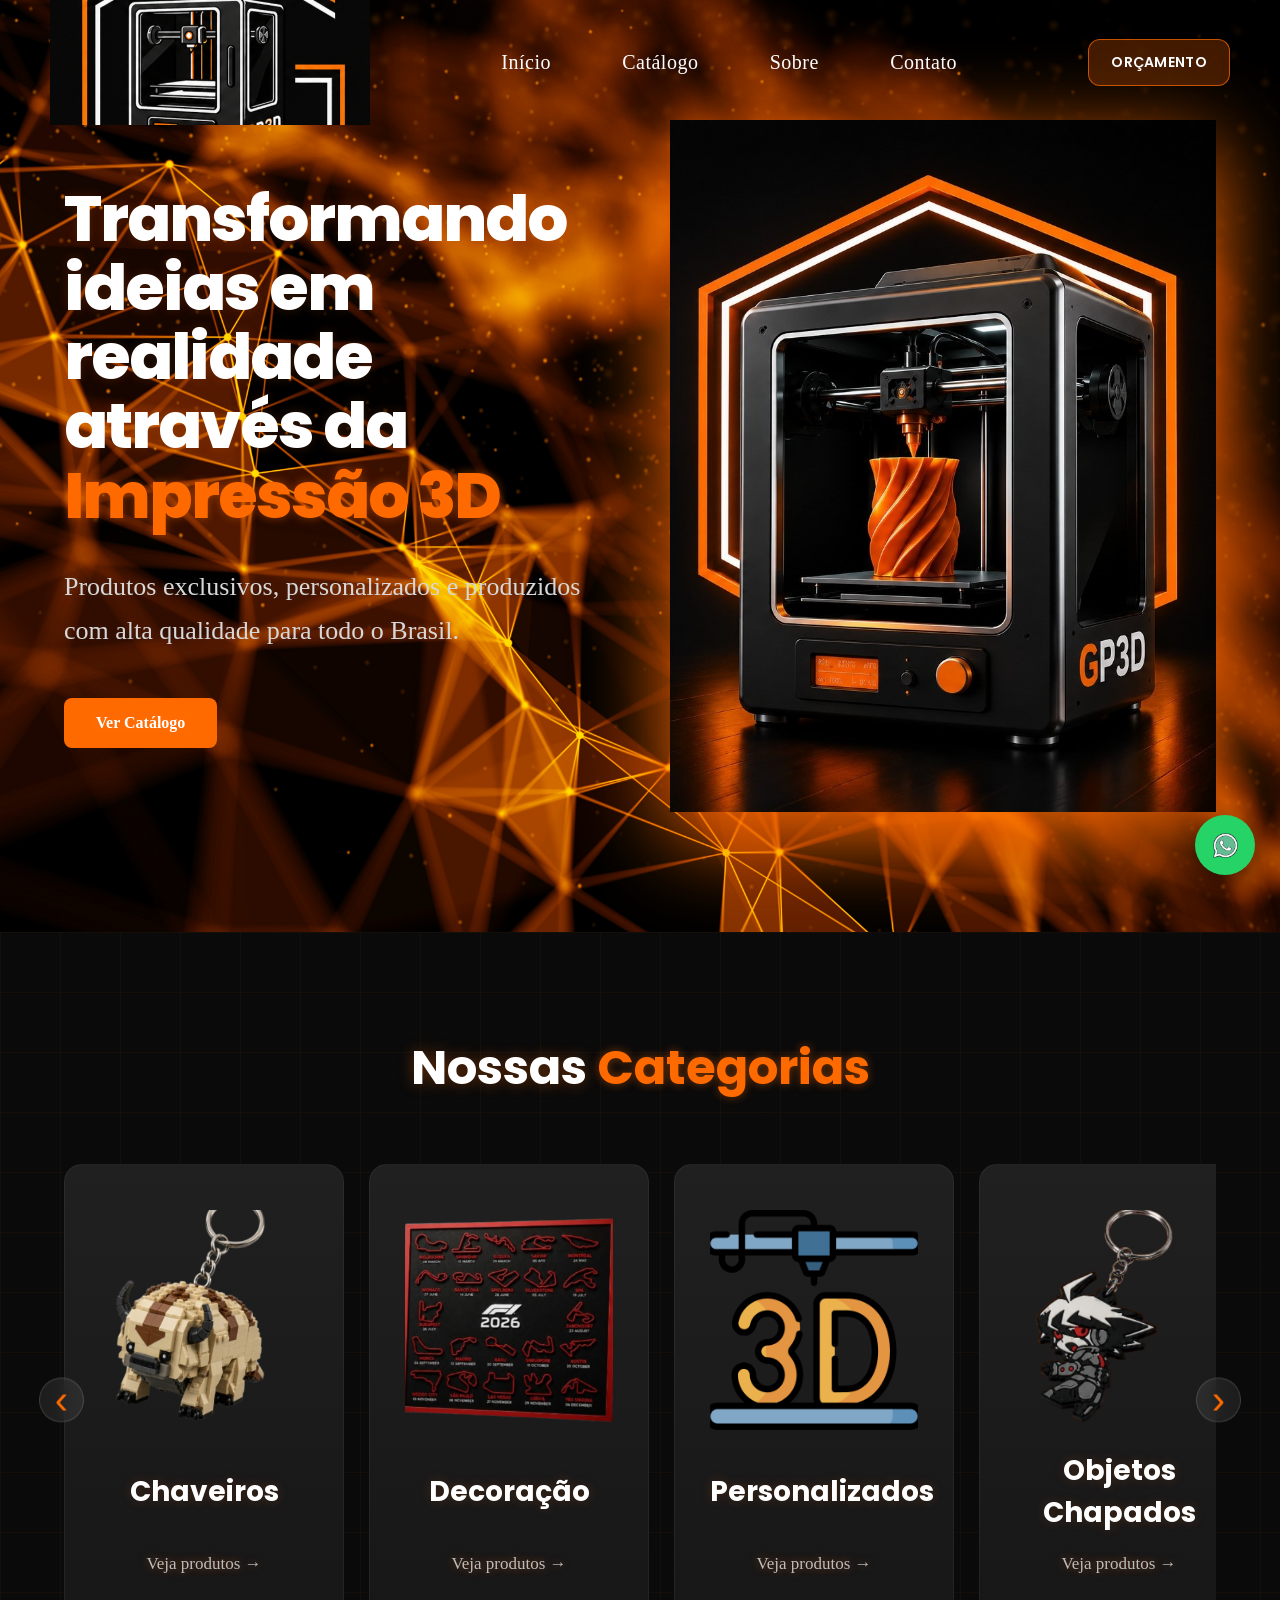
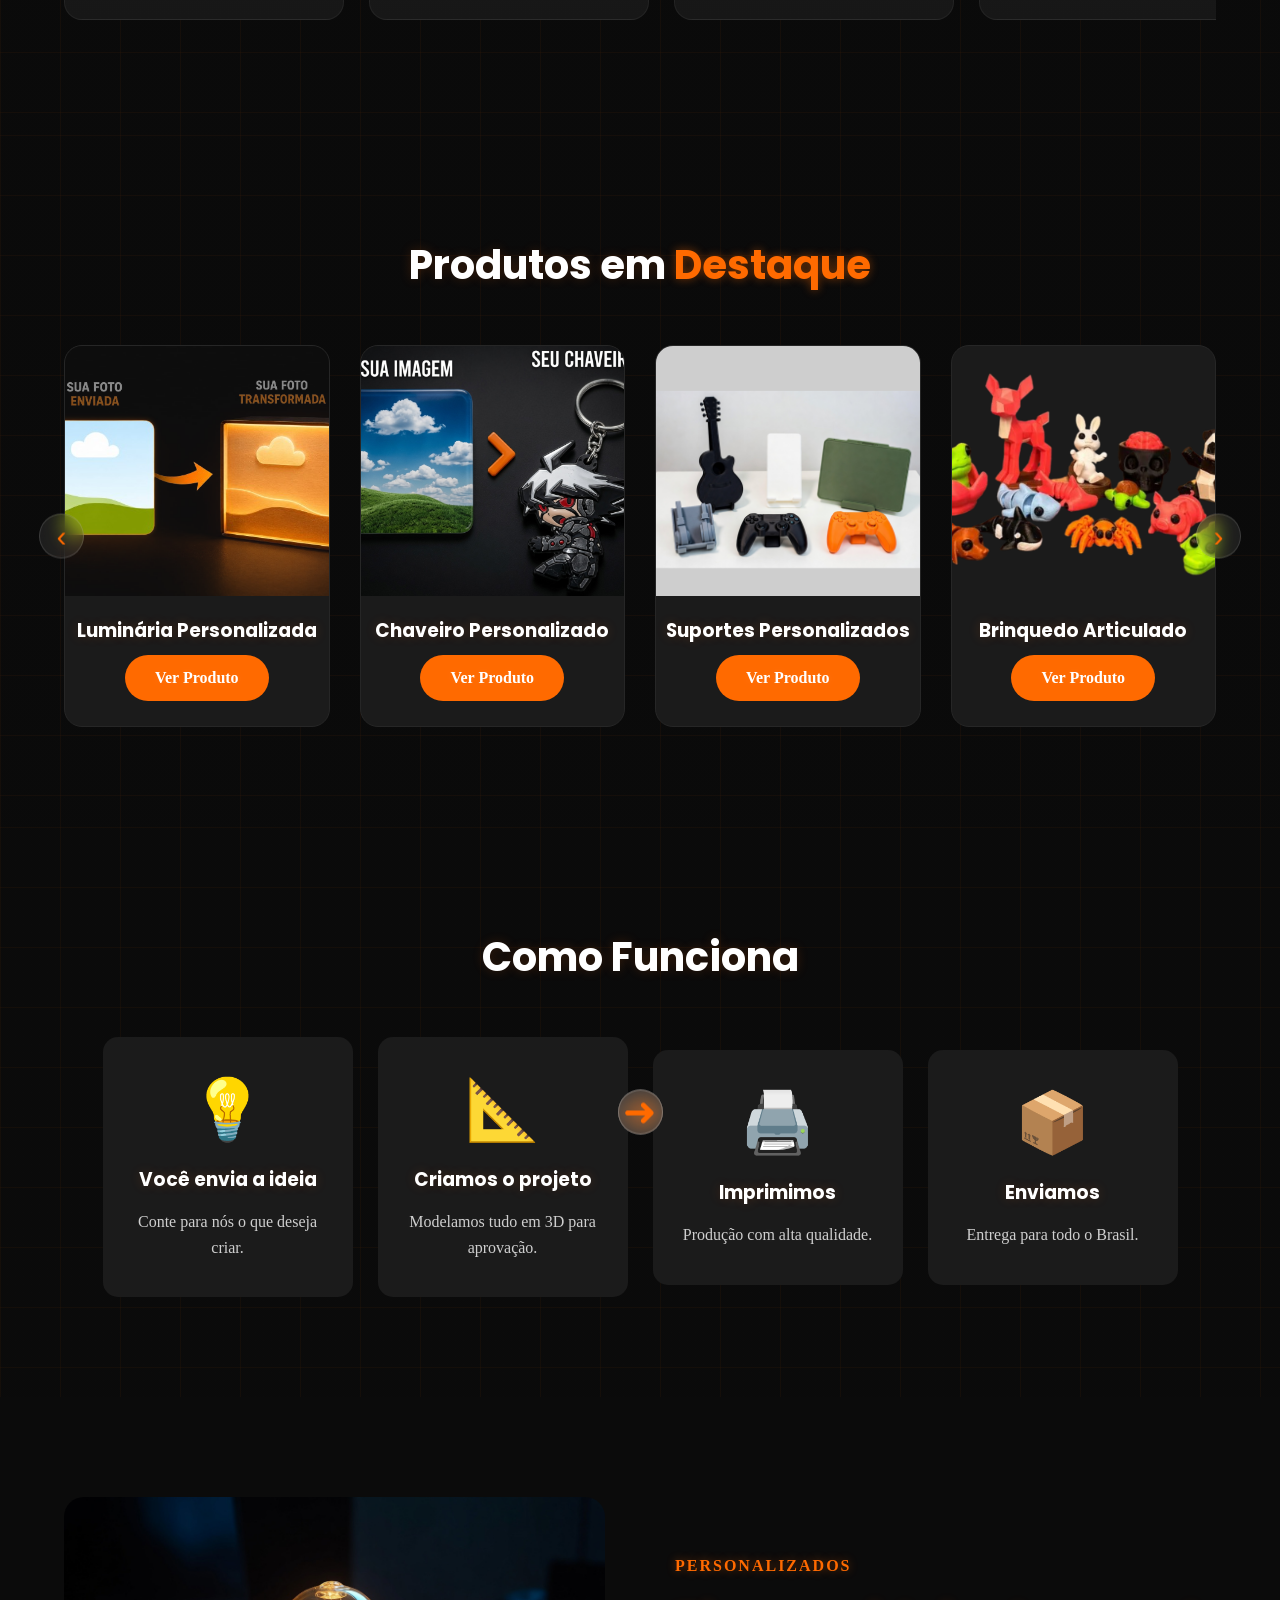
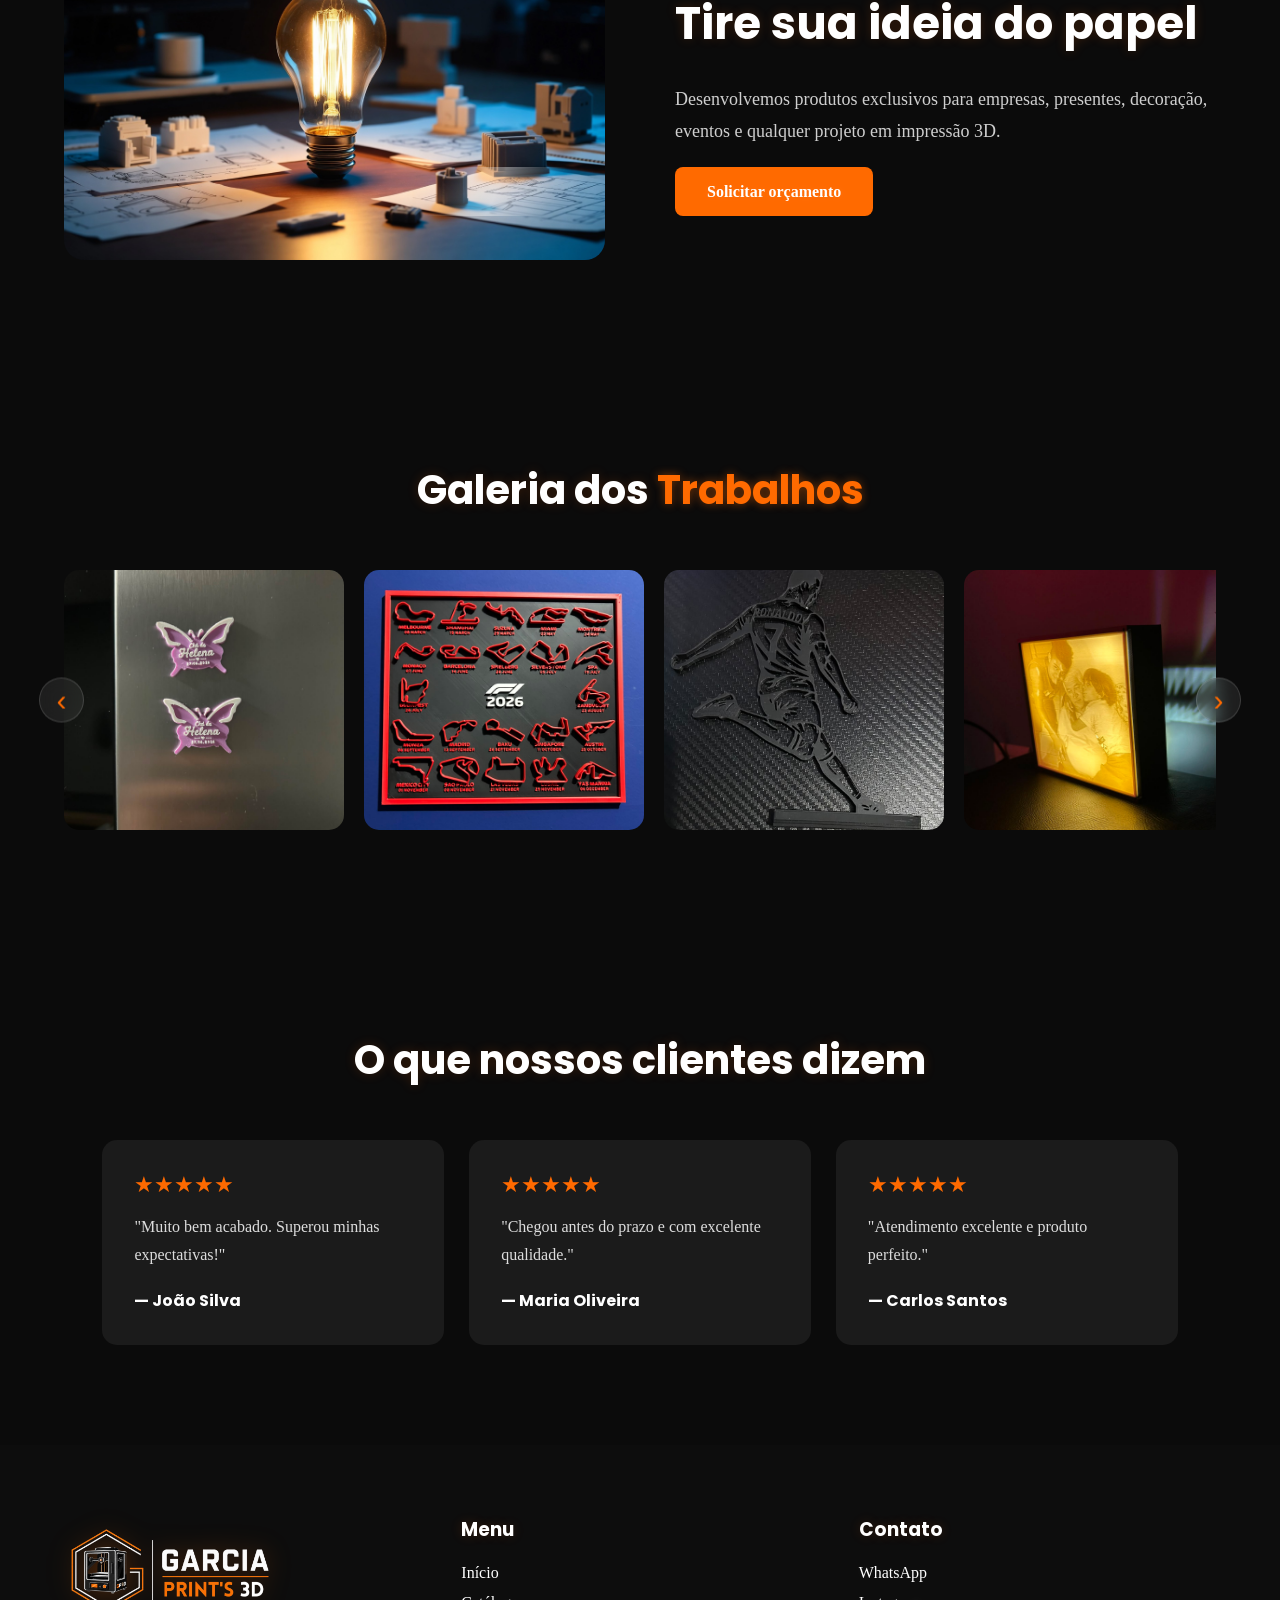
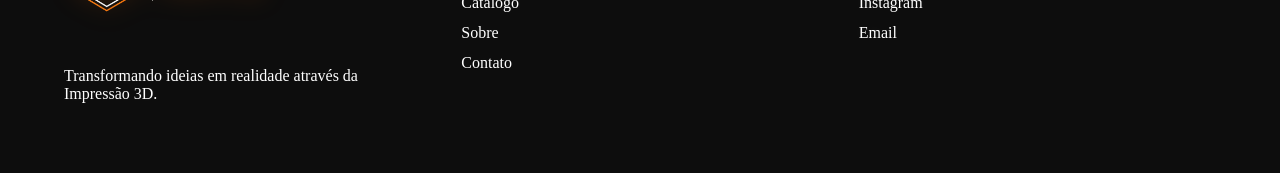
==== commit a630c6a8: "IMPRESSORA" ====
--- a/index.html
+++ b/index.html
@@ -17,7 +17,11 @@
 
     <link rel="canonical" href="https://garciaprints3d.com.br/">
 
-   <link rel="icon" type="image/png" href="icons/favicon.png"> 
+    <link rel="icon" type="image/png" href="assets/icons/favicon.png">
+   
+    <link rel="icon" type="image/png" sizes="48x48" href="assets/icons/favicon.png">
+    
+    <link rel="apple-touch-icon" href="assets/icons/favicon.png">
    
 </head>
 
@@ -58,7 +62,7 @@
   <header>
 
     <a href="index.html" class="logo">
-        <img src="assets/logo.png" alt="Garcia Print's 3D">
+        <img src="assets/IMPRESSORA.PNG" alt="Garcia Print's 3D">
     </a>
 
     <nav>
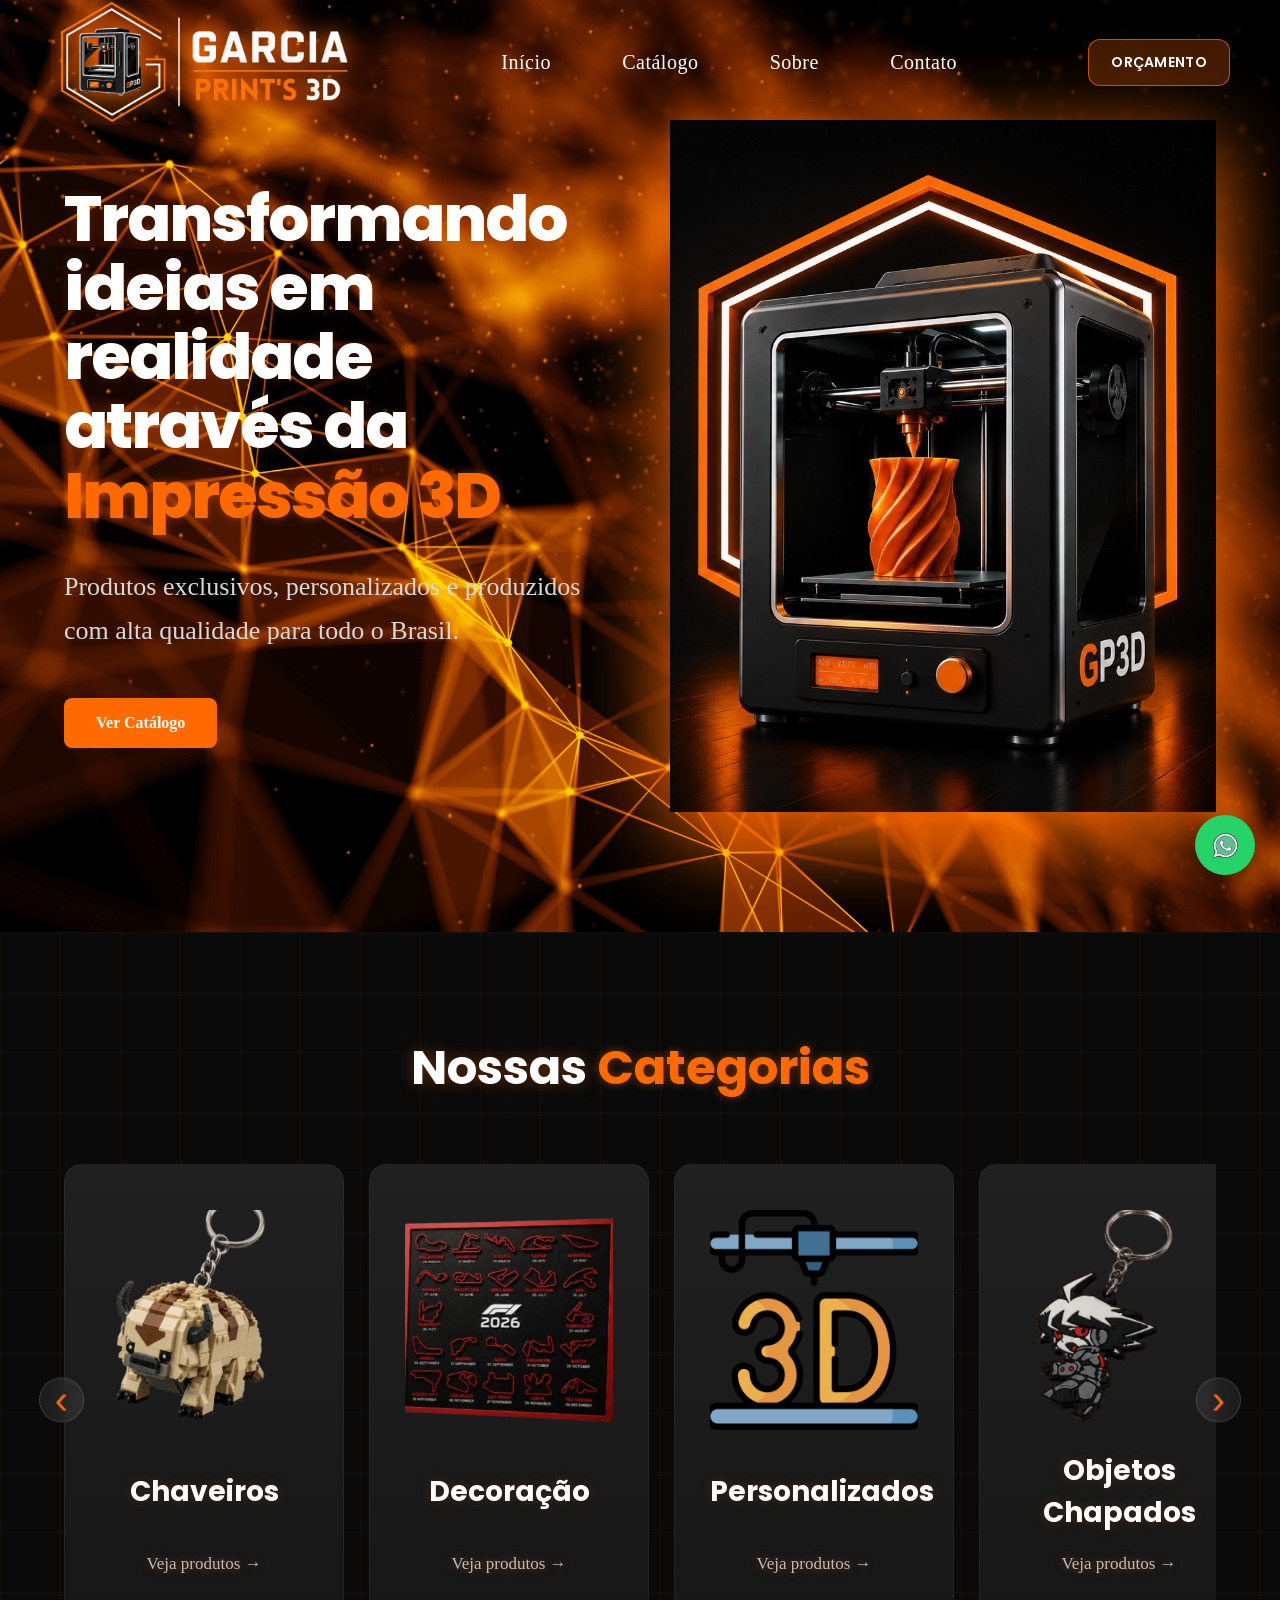
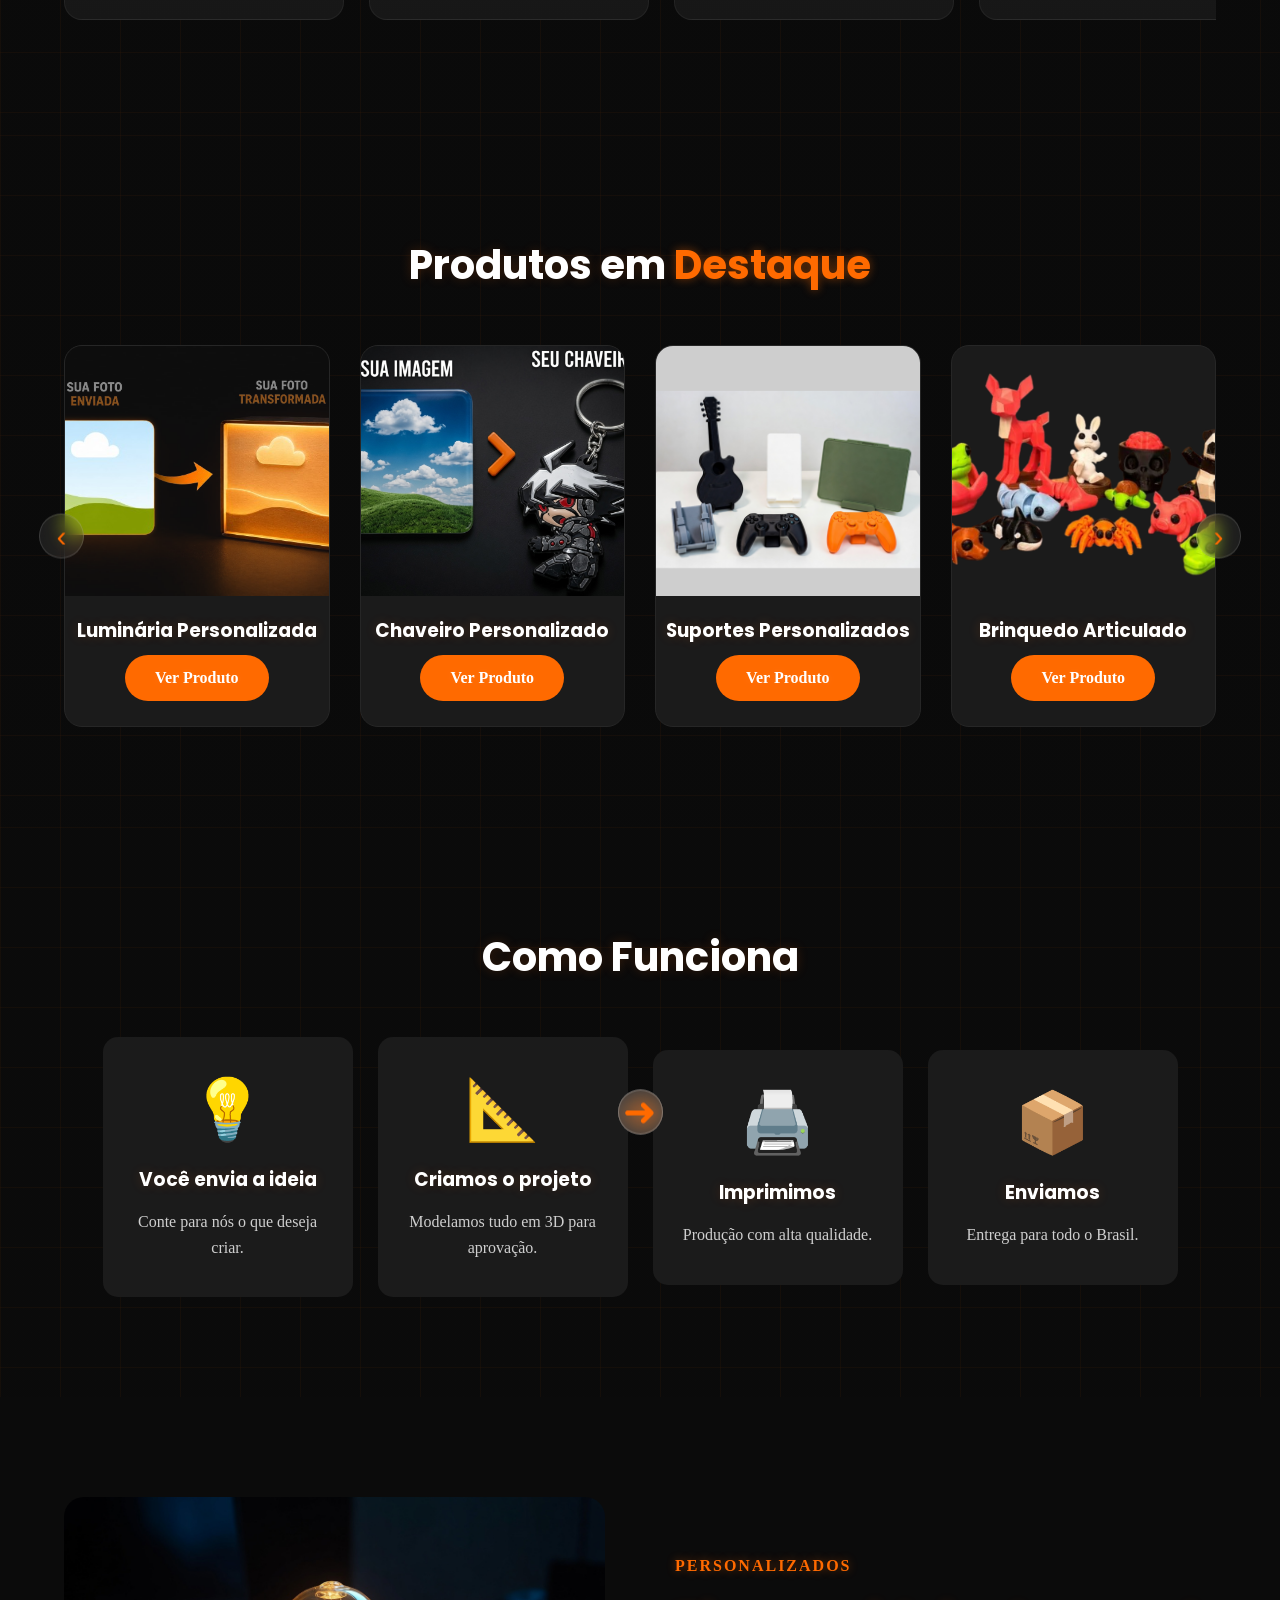
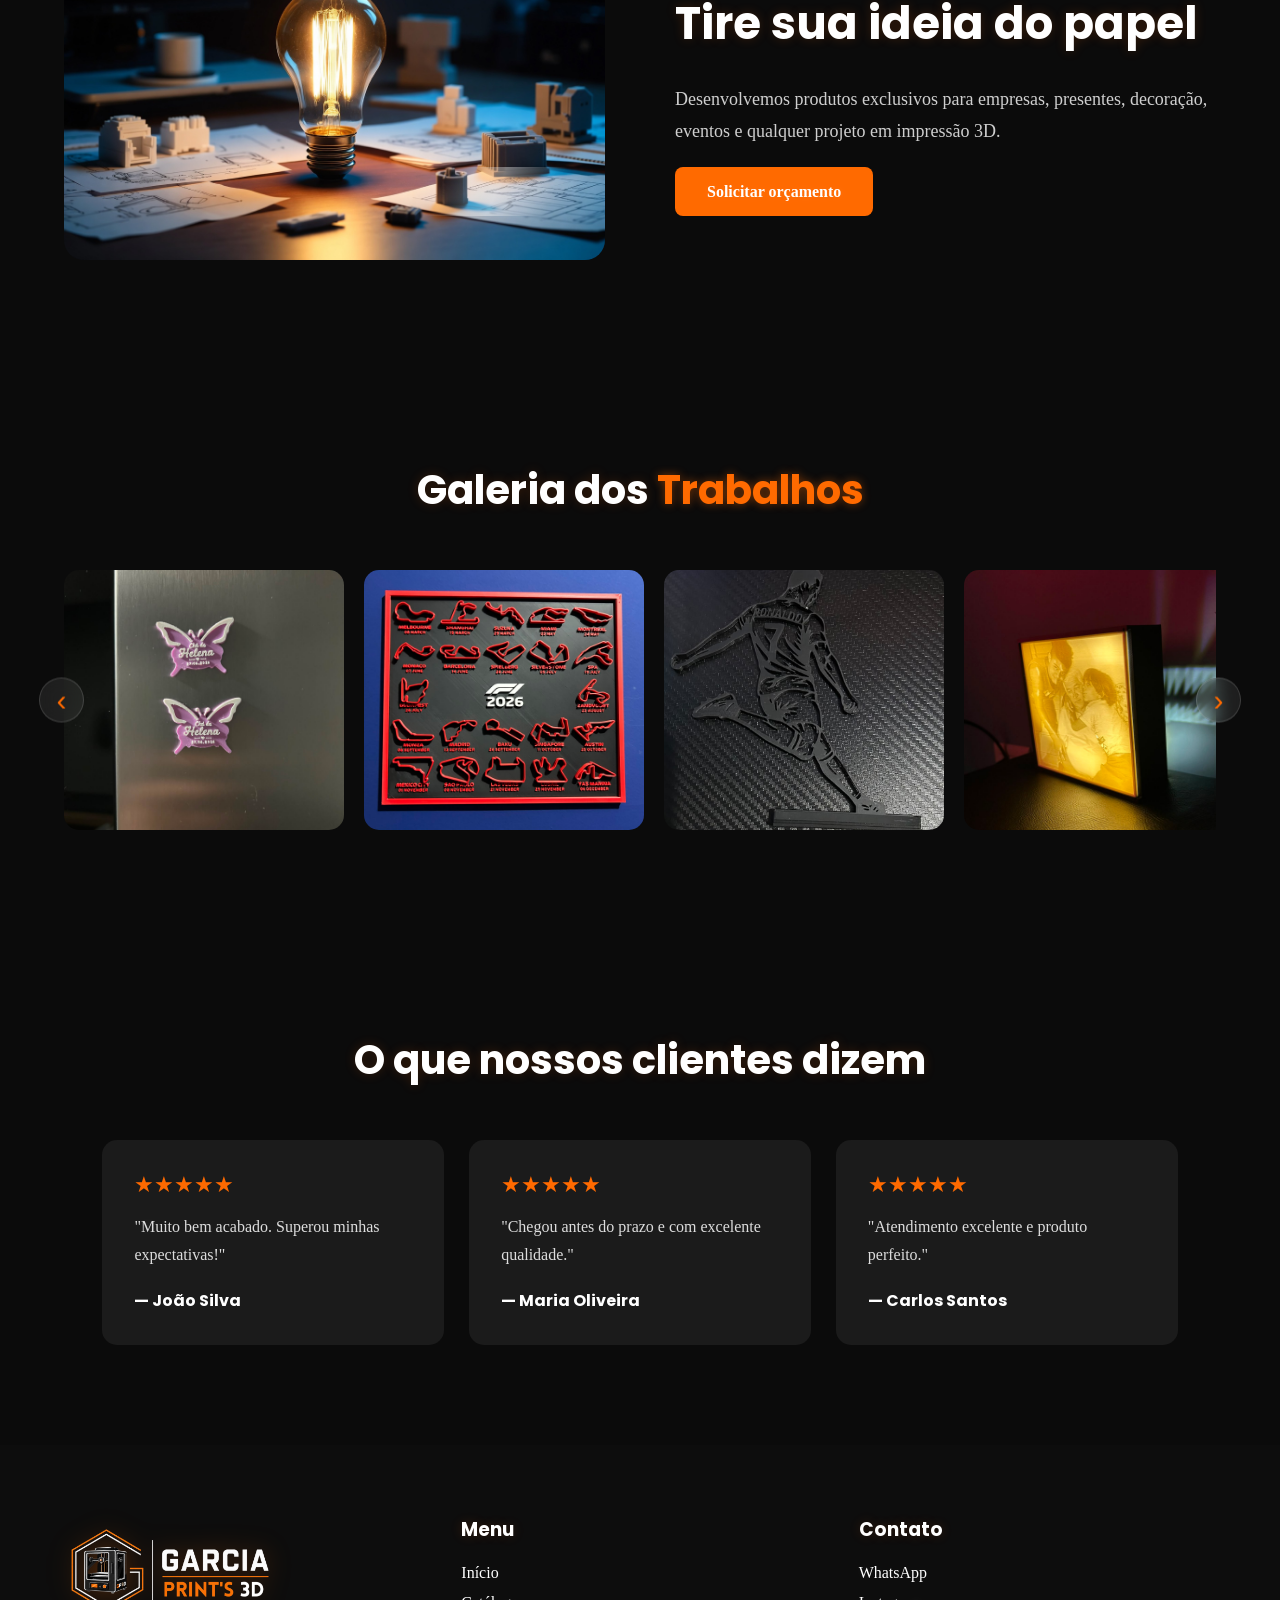
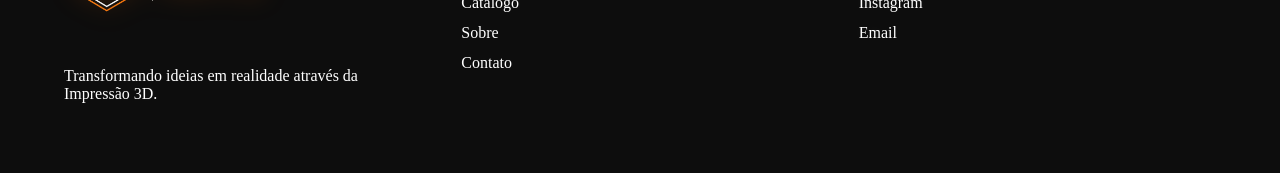
==== commit 8b3f005c: "DESFAZENDO" ====
--- a/index.html
+++ b/index.html
@@ -62,7 +62,7 @@
   <header>
 
     <a href="index.html" class="logo">
-        <img src="assets/IMPRESSORA.PNG" alt="Garcia Print's 3D">
+        <img src="assets/logo.png" alt="Garcia Print's 3D">
     </a>
 
     <nav>
